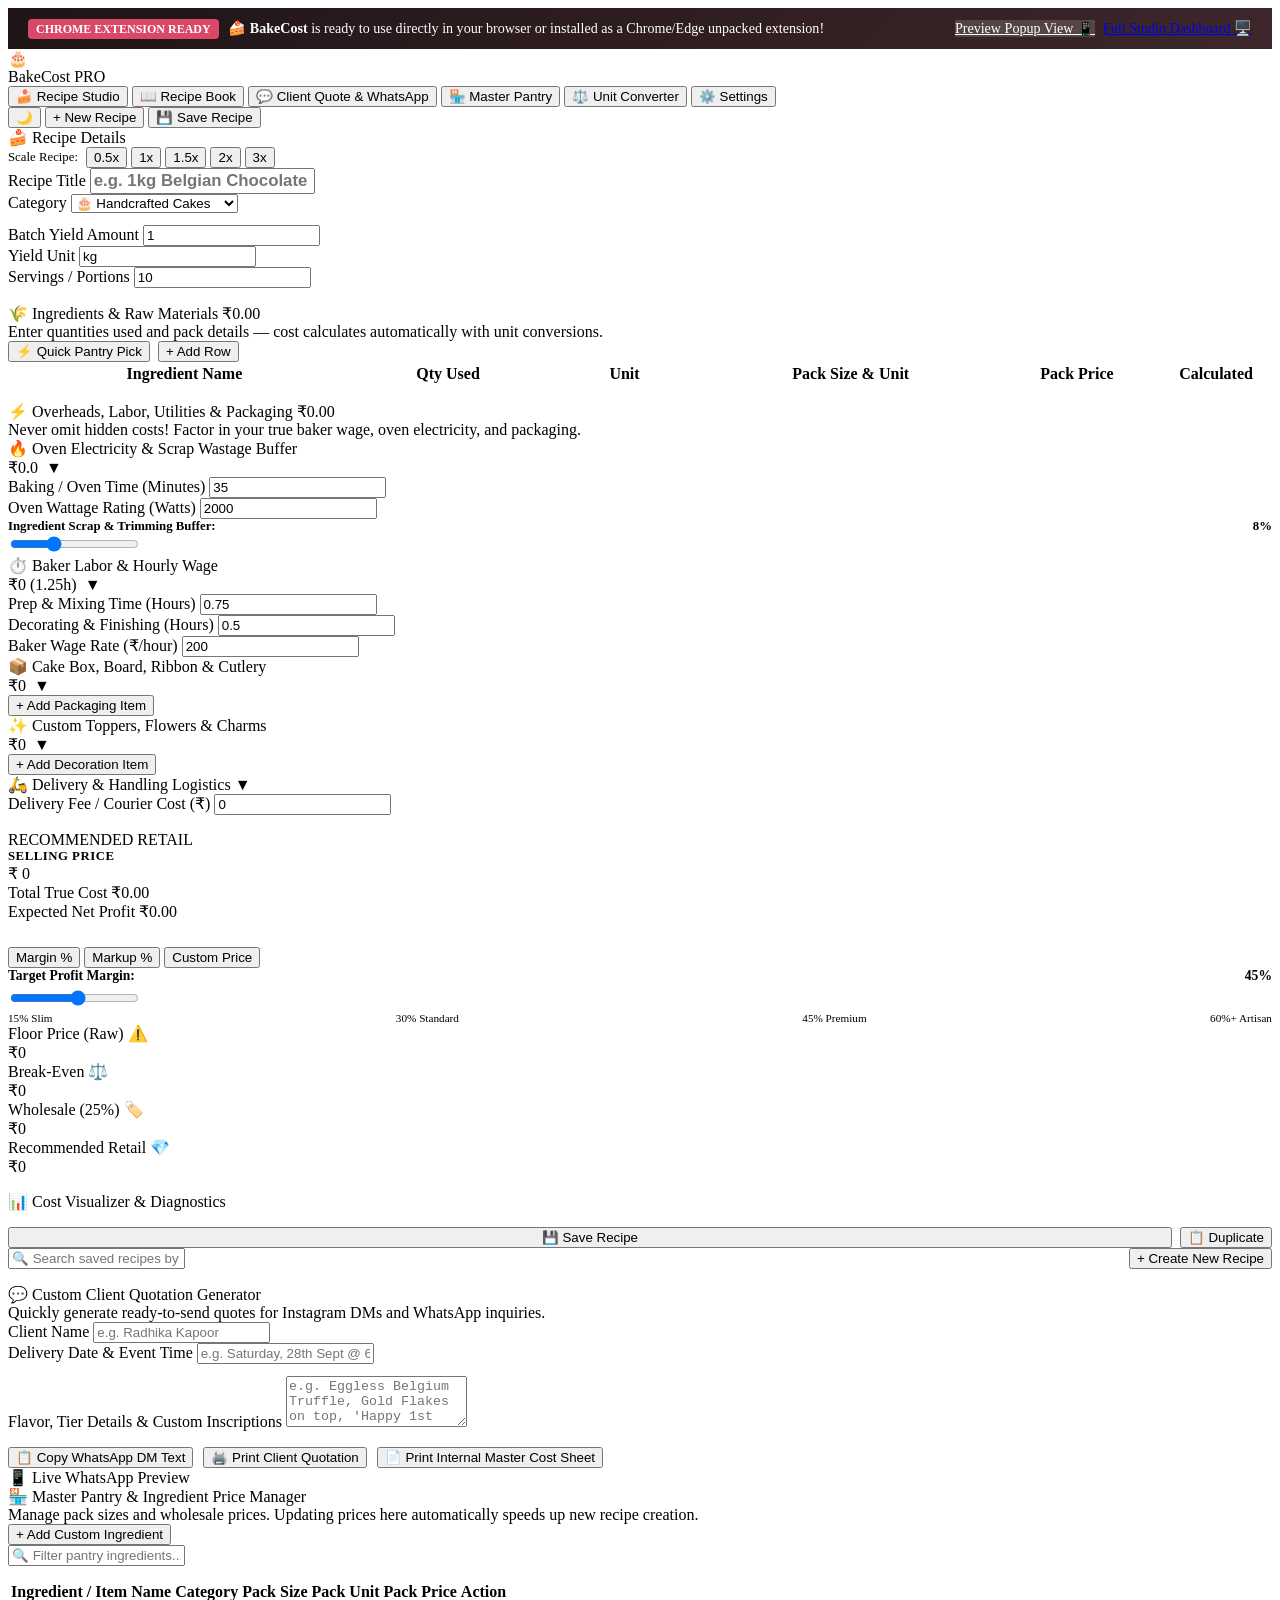
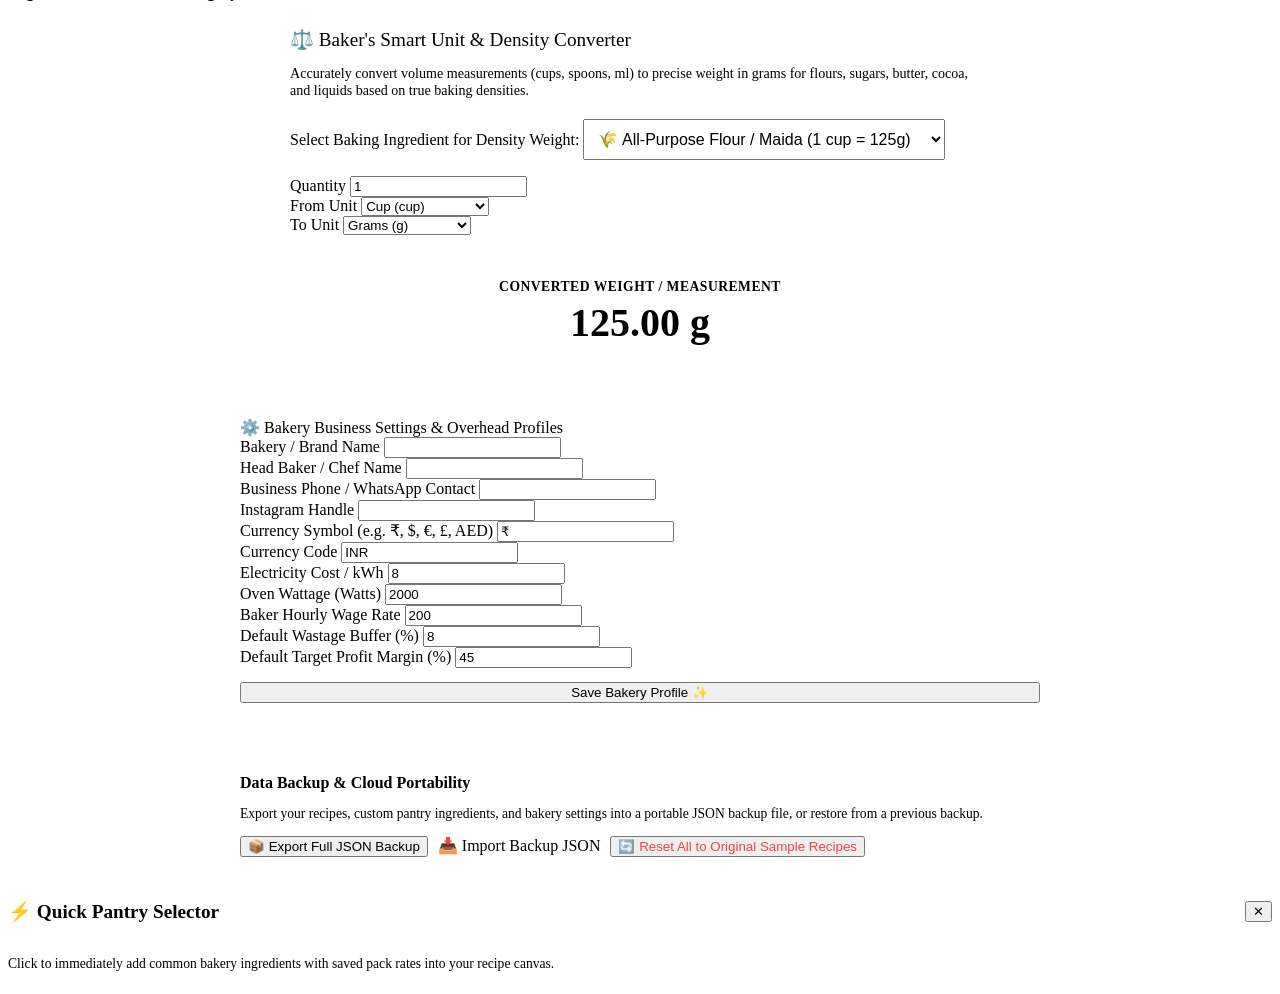
==== index.html @ 0e4901c2 "Add index.html" ====
<!DOCTYPE html>
<html lang="en">
<head>
  <meta charset="UTF-8">
  <meta name="viewport" content="width=device-width, initial-scale=1.0">
  <title>BakeCost — Smart Costing & Pricing Assistant for Home Bakers</title>
  <link rel="stylesheet" href="css/style.css">
  <link rel="stylesheet" href="css/components.css">
  <link rel="stylesheet" href="css/animations.css">
  <link rel="icon" type="image/png" href="assets/icons/icon32.png">
  <style>
    .extension-banner {
      background: linear-gradient(135deg, #1f1416, #3d272a);
      color: #fff;
      padding: 12px 20px;
      display: flex;
      align-items: center;
      justify-content: space-between;
      gap: 16px;
      font-size: 0.88rem;
    }
    .extension-banner-badge {
      background: #d94866;
      color: #fff;
      padding: 3px 8px;
      border-radius: 4px;
      font-weight: 700;
      font-size: 0.75rem;
      margin-right: 6px;
    }
  </style>
</head>
<body>
  <!-- Extension Notice Banner -->
  <div class="extension-banner">
    <div>
      <span class="extension-banner-badge">CHROME EXTENSION READY</span>
      <span>🍰 <strong>BakeCost</strong> is ready to use directly in your browser or installed as a Chrome/Edge unpacked extension!</span>
    </div>
    <div style="display: flex; gap: 8px;">
      <a href="popup.html" target="_blank" class="btn btn-secondary btn-sm" style="background: rgba(255,255,255,0.15); color: #fff; border-color: rgba(255,255,255,0.2);">Preview Popup View 📱</a>
      <a href="dashboard.html" class="btn btn-primary btn-sm">Full Studio Dashboard 🖥️</a>
    </div>
  </div>

  <div class="app-container">
    <!-- Header -->
    <header class="app-header">
      <div class="brand">
        <div class="brand-icon">🎂</div>
        <div>
          <div class="brand-title">
            BakeCost
            <span class="brand-badge">PRO</span>
          </div>
        </div>
      </div>

      <!-- Navigation Tabs -->
      <nav class="nav-tabs">
        <button class="nav-tab-btn active" data-tab="studio">🍰 Recipe Studio</button>
        <button class="nav-tab-btn" data-tab="recipes">📖 Recipe Book</button>
        <button class="nav-tab-btn" data-tab="quotes">💬 Client Quote & WhatsApp</button>
        <button class="nav-tab-btn" data-tab="pantry">🏪 Master Pantry</button>
        <button class="nav-tab-btn" data-tab="converter">⚖️ Unit Converter</button>
        <button class="nav-tab-btn" data-tab="settings">⚙️ Settings</button>
      </nav>

      <div class="header-actions">
        <button type="button" class="btn btn-ghost btn-icon" id="theme-toggle-btn" title="Toggle Theme">🌙</button>
        <button type="button" class="btn btn-secondary" id="btn-new-recipe">+ New Recipe</button>
        <button type="button" class="btn btn-primary" id="btn-save-recipe">💾 Save Recipe</button>
      </div>
    </header>

    <!-- Main Content -->
    <main class="app-main">
      
      <!-- TAB 1: STUDIO -->
      <section id="tab-studio" class="tab-panel active">
        <div class="studio-grid">
          
          <!-- LEFT COLUMN: BUILDER -->
          <div class="studio-left-col">
            
            <!-- Recipe Meta Card -->
            <div class="card" style="margin-bottom: 16px;">
              <div class="card-header">
                <div class="card-title">
                  <span>🍰 Recipe Details</span>
                </div>
                <div style="display: flex; align-items: center; gap: 8px;">
                  <span style="font-size: 0.8rem; color: var(--text-muted);">Scale Recipe:</span>
                  <div class="scale-bar" style="margin-bottom: 0;">
                    <button type="button" class="scale-btn" data-scale="0.5">0.5x</button>
                    <button type="button" class="scale-btn active" data-scale="1">1x</button>
                    <button type="button" class="scale-btn" data-scale="1.5">1.5x</button>
                    <button type="button" class="scale-btn" data-scale="2">2x</button>
                    <button type="button" class="scale-btn" data-scale="3">3x</button>
                  </div>
                </div>
              </div>

              <div class="overhead-grid-2" style="margin-bottom: 12px;">
                <div class="form-group" style="margin-bottom: 0;">
                  <label class="form-label">Recipe Title</label>
                  <input type="text" id="recipe-name-input" class="form-control" style="font-weight: 700; font-size: 1.05rem;" placeholder="e.g. 1kg Belgian Chocolate Truffle Cake">
                </div>
                <div class="form-group" style="margin-bottom: 0;">
                  <label class="form-label">Category</label>
                  <select id="recipe-category-select" class="form-control">
                    <option value="Cakes">🎂 Handcrafted Cakes</option>
                    <option value="Cupcakes">🧁 Gourmet Cupcakes</option>
                    <option value="Brownies">🍫 Brownies & Blondies</option>
                    <option value="Cookies">🍪 Artisanal Cookies</option>
                    <option value="Breads">🍞 Sourdough & Breads</option>
                    <option value="Pastries">🥐 Pastries & Tarts</option>
                    <option value="Custom">✨ Custom Bakes</option>
                  </select>
                </div>
              </div>

              <div class="overhead-grid-3">
                <div class="form-group" style="margin-bottom: 0;">
                  <label class="form-label">Batch Yield Amount</label>
                  <input type="number" step="any" min="0.1" id="recipe-yield-amount" class="form-control" value="1">
                </div>
                <div class="form-group" style="margin-bottom: 0;">
                  <label class="form-label">Yield Unit</label>
                  <input type="text" id="recipe-yield-unit" class="form-control" value="kg" placeholder="e.g. kg, pcs, box">
                </div>
                <div class="form-group" style="margin-bottom: 0;">
                  <label class="form-label">Servings / Portions</label>
                  <input type="number" min="1" id="recipe-servings-count" class="form-control" value="10">
                </div>
              </div>
            </div>

            <!-- Ingredients Table Card -->
            <div class="card" style="margin-bottom: 16px;">
              <div class="card-header">
                <div>
                  <div class="card-title">
                    <span>🌾 Ingredients & Raw Materials</span>
                    <span class="badge badge-primary" id="stat-ingredients-cost">₹0.00</span>
                  </div>
                  <div class="card-subtitle">Enter quantities used and pack details — cost calculates automatically with unit conversions.</div>
                </div>
                <div style="display: flex; gap: 8px;">
                  <button type="button" class="btn btn-secondary btn-sm" id="btn-pantry-picker">⚡ Quick Pantry Pick</button>
                  <button type="button" class="btn btn-primary btn-sm" id="btn-add-ingredient">+ Add Row</button>
                </div>
              </div>

              <div class="ingredient-table-wrapper">
                <table class="ingredient-table">
                  <thead>
                    <tr>
                      <th style="width: 28%;">Ingredient Name</th>
                      <th style="width: 14%;">Qty Used</th>
                      <th style="width: 14%;">Unit</th>
                      <th style="width: 22%;">Pack Size & Unit</th>
                      <th style="width: 14%;">Pack Price</th>
                      <th class="text-right" style="width: 12%;">Calculated</th>
                      <th style="width: 6%;"></th>
                    </tr>
                  </thead>
                  <tbody id="ingredients-table-body"></tbody>
                </table>
              </div>
            </div>

            <!-- Overheads, Baking Energy, Labor & Packaging Accordion -->
            <div class="card" style="margin-bottom: 16px;">
              <div class="card-header">
                <div>
                  <div class="card-title">
                    <span>⚡ Overheads, Labor, Utilities & Packaging</span>
                    <span class="badge badge-gold" id="stat-overhead-cost">₹0.00</span>
                  </div>
                  <div class="card-subtitle">Never omit hidden costs! Factor in your true baker wage, oven electricity, and packaging.</div>
                </div>
              </div>

              <!-- Section 1: Oven Electricity & Wastage -->
              <div class="overhead-section">
                <div class="overhead-header">
                  <span>🔥 Oven Electricity & Scrap Wastage Buffer</span>
                  <div style="display: flex; align-items: center; gap: 8px;">
                    <span class="badge badge-blue" id="energy-cost-badge">₹0.0</span>
                    <span class="toggle-icon">▼</span>
                  </div>
                </div>
                <div class="overhead-content">
                  <div class="overhead-grid-2">
                    <div class="form-group">
                      <label class="form-label">Baking / Oven Time (Minutes)</label>
                      <input type="number" id="overhead-bake-time" class="form-control" value="35">
                    </div>
                    <div class="form-group">
                      <label class="form-label">Oven Wattage Rating (Watts)</label>
                      <input type="number" id="overhead-oven-watt" class="form-control" value="2000">
                    </div>
                  </div>
                  <div class="form-group" style="margin-bottom: 0;">
                    <div style="display: flex; justify-content: space-between; font-size: 0.8rem; font-weight: 600;">
                      <span>Ingredient Scrap & Trimming Buffer:</span>
                      <span id="overhead-wastage-val" style="color: var(--primary);">8%</span>
                    </div>
                    <input type="range" id="overhead-wastage" class="range-slider" min="0" max="25" value="8" step="1">
                  </div>
                </div>
              </div>

              <!-- Section 2: Baker Labor & Hourly Wage -->
              <div class="overhead-section">
                <div class="overhead-header">
                  <span>⏱️ Baker Labor & Hourly Wage</span>
                  <div style="display: flex; align-items: center; gap: 8px;">
                    <span class="badge badge-purple" id="labor-cost-badge">₹0 (1.25h)</span>
                    <span class="toggle-icon">▼</span>
                  </div>
                </div>
                <div class="overhead-content">
                  <div class="overhead-grid-3">
                    <div class="form-group">
                      <label class="form-label">Prep & Mixing Time (Hours)</label>
                      <input type="number" step="0.25" id="overhead-prep-time" class="form-control" value="0.75">
                    </div>
                    <div class="form-group">
                      <label class="form-label">Decorating & Finishing (Hours)</label>
                      <input type="number" step="0.25" id="overhead-dec-time" class="form-control" value="0.5">
                    </div>
                    <div class="form-group">
                      <label class="form-label">Baker Wage Rate (₹/hour)</label>
                      <input type="number" id="overhead-labor-rate" class="form-control" value="200">
                    </div>
                  </div>
                </div>
              </div>

              <!-- Section 3: Packaging & Presentation -->
              <div class="overhead-section">
                <div class="overhead-header">
                  <span>📦 Cake Box, Board, Ribbon & Cutlery</span>
                  <div style="display: flex; align-items: center; gap: 8px;">
                    <span class="badge badge-gold" id="pkg-cost-badge">₹0</span>
                    <span class="toggle-icon">▼</span>
                  </div>
                </div>
                <div class="overhead-content">
                  <div id="packaging-list-container"></div>
                  <button type="button" class="btn btn-secondary btn-sm" id="btn-add-pkg">+ Add Packaging Item</button>
                </div>
              </div>

              <!-- Section 4: Special Decorations & Toppers -->
              <div class="overhead-section">
                <div class="overhead-header">
                  <span>✨ Custom Toppers, Flowers & Charms</span>
                  <div style="display: flex; align-items: center; gap: 8px;">
                    <span class="badge badge-emerald" id="dec-cost-badge">₹0</span>
                    <span class="toggle-icon">▼</span>
                  </div>
                </div>
                <div class="overhead-content">
                  <div id="decorations-list-container"></div>
                  <button type="button" class="btn btn-secondary btn-sm" id="btn-add-dec">+ Add Decoration Item</button>
                </div>
              </div>

              <!-- Section 5: Delivery & Travel Logistics -->
              <div class="overhead-section">
                <div class="overhead-header">
                  <span>🛵 Delivery & Handling Logistics</span>
                  <span class="toggle-icon">▼</span>
                </div>
                <div class="overhead-content">
                  <div class="form-group" style="margin-bottom: 0;">
                    <label class="form-label">Delivery Fee / Courier Cost (₹)</label>
                    <input type="number" id="overhead-delivery-cost" class="form-control" value="0" placeholder="0.00">
                  </div>
                </div>
              </div>

            </div>

          </div>

          <!-- RIGHT COLUMN: PRICING ENGINE, PROFIT MARGINS, CHARTS & INSIGHTS -->
          <div class="studio-right-col" style="position: sticky; top: 75px;">
            
            <!-- Hero Pricing & Profit Strategy Card -->
            <div class="pricing-hero-card" style="margin-bottom: 16px;">
              <div class="badge badge-primary pricing-hero-badge">RECOMMENDED RETAIL</div>
              
              <div style="font-size: 0.8rem; font-weight: 700; color: var(--text-secondary); text-transform: uppercase; letter-spacing: 0.5px;">
                Selling Price
              </div>

              <div class="selling-price-display">
                <span class="price-currency">₹</span>
                <span class="price-number" id="hero-selling-price">0</span>
              </div>

              <div id="hero-price-unit-sub" class="price-unit-sub"></div>

              <!-- Stat Pill Grid -->
              <div class="stat-pill-grid">
                <div class="stat-pill">
                  <span class="stat-pill-label">Total True Cost</span>
                  <span class="stat-pill-value" id="stat-total-cost">₹0.00</span>
                </div>
                <div class="stat-pill">
                  <span class="stat-pill-label">Expected Net Profit</span>
                  <span class="stat-pill-value profit-green" id="stat-net-profit">₹0.00</span>
                </div>
              </div>

              <!-- Profit Margin & Strategy Slider -->
              <div style="margin-top: 14px; border-top: 1px dashed var(--border-color); padding-top: 12px;">
                <div class="strategy-tabs">
                  <button type="button" class="strategy-tab active" data-strategy="margin">Margin %</button>
                  <button type="button" class="strategy-tab" data-strategy="markup">Markup %</button>
                  <button type="button" class="strategy-tab" data-strategy="custom">Custom Price</button>
                </div>

                <div id="strategy-margin-group">
                  <div style="display: flex; justify-content: space-between; font-size: 0.85rem; font-weight: 600; margin-bottom: 4px;">
                    <span>Target Profit Margin:</span>
                    <span id="margin-slider-value" style="color: var(--primary); font-weight: 800;">45%</span>
                  </div>
                  <input type="range" id="margin-slider" class="range-slider" min="5" max="80" value="45" step="1">
                  <div style="display: flex; justify-content: space-between; font-size: 0.7rem; color: var(--text-muted); margin-top: 2px;">
                    <span>15% Slim</span>
                    <span>30% Standard</span>
                    <span>45% Premium</span>
                    <span>60%+ Artisan</span>
                  </div>
                </div>

                <div id="strategy-markup-group" style="display: none;">
                  <div style="display: flex; justify-content: space-between; font-size: 0.85rem; font-weight: 600; margin-bottom: 4px;">
                    <span>Target Markup on Cost:</span>
                    <span id="markup-slider-value" style="color: var(--primary); font-weight: 800;">80%</span>
                  </div>
                  <input type="range" id="markup-slider" class="range-slider" min="10" max="250" value="80" step="5">
                </div>

                <div id="strategy-custom-group" style="display: none;">
                  <div style="display: flex; align-items: center; gap: 8px;">
                    <span style="font-size: 0.85rem; font-weight: 600;">Custom Price:</span>
                    <input type="number" id="custom-price-input" class="form-control" placeholder="₹0.00">
                  </div>
                </div>
              </div>

              <!-- Tiered Price Comparisons -->
              <div class="tiered-price-grid">
                <div class="tier-card">
                  <div class="tier-title"><span>Floor Price (Raw)</span> <span>⚠️</span></div>
                  <div class="tier-price" id="tier-floor-price">₹0</div>
                </div>
                <div class="tier-card">
                  <div class="tier-title"><span>Break-Even</span> <span>⚖️</span></div>
                  <div class="tier-price" id="tier-breakeven-price">₹0</div>
                </div>
                <div class="tier-card">
                  <div class="tier-title"><span>Wholesale (25%)</span> <span>🏷️</span></div>
                  <div class="tier-price" id="tier-wholesale-price">₹0</div>
                </div>
                <div class="tier-card" style="border-color: var(--primary); background: var(--primary-subtle);">
                  <div class="tier-title" style="color: var(--primary);"><span>Recommended Retail</span> <span>💎</span></div>
                  <div class="tier-price" id="tier-retail-price" style="color: var(--primary);">₹0</div>
                </div>
              </div>

            </div>

            <!-- Cost Breakdown Visualizer & Health Diagnostic Card -->
            <div class="card" style="margin-bottom: 16px;">
              <div class="card-header">
                <div class="card-title"><span>📊 Cost Visualizer & Diagnostics</span></div>
              </div>

              <div id="cost-donut-container"></div>
              <div id="margin-gauge-container"></div>
              <div id="business-insights-container"></div>
            </div>

            <!-- Quick Studio Action Buttons -->
            <div style="display: flex; gap: 8px; flex-wrap: wrap;">
              <button type="button" class="btn btn-primary" style="flex: 1;" id="btn-save-recipe">💾 Save Recipe</button>
              <button type="button" class="btn btn-secondary" id="btn-duplicate-recipe">📋 Duplicate</button>
            </div>

          </div>

        </div>
      </section>

      <!-- TAB 2: RECIPE BOOK -->
      <section id="tab-recipes" class="tab-panel">
        <div class="card" style="margin-bottom: 16px;">
          <div style="display: flex; justify-content: space-between; align-items: center; gap: 12px;">
            <input type="text" id="search-recipes-input" class="form-control" style="max-width: 400px;" placeholder="🔍 Search saved recipes by name or category...">
            <button type="button" class="btn btn-primary" id="btn-new-recipe-tab">+ Create New Recipe</button>
          </div>
        </div>
        <div class="recipe-book-grid" id="recipes-grid-container"></div>
      </section>

      <!-- TAB 3: WHATSAPP QUOTE & CLIENT INVOICE -->
      <section id="tab-quotes" class="tab-panel">
        <div class="studio-grid">
          <div class="card">
            <div class="card-header">
              <div class="card-title"><span>💬 Custom Client Quotation Generator</span></div>
              <div class="card-subtitle">Quickly generate ready-to-send quotes for Instagram DMs and WhatsApp inquiries.</div>
            </div>

            <div class="overhead-grid-2" style="margin-bottom: 12px;">
              <div class="form-group">
                <label class="form-label">Client Name</label>
                <input type="text" id="quote-client-name" class="form-control" placeholder="e.g. Radhika Kapoor">
              </div>
              <div class="form-group">
                <label class="form-label">Delivery Date & Event Time</label>
                <input type="text" id="quote-delivery-date" class="form-control" placeholder="e.g. Saturday, 28th Sept @ 6:00 PM">
              </div>
            </div>

            <div class="form-group">
              <label class="form-label">Flavor, Tier Details & Custom Inscriptions</label>
              <textarea id="quote-notes" class="form-control" rows="3" placeholder="e.g. Eggless Belgium Truffle, Gold Flakes on top, 'Happy 1st Birthday Aadhya' chocolate plaque included."></textarea>
            </div>

            <div style="display: flex; gap: 10px; margin-top: 16px; flex-wrap: wrap;">
              <button type="button" class="btn btn-success btn-lg" id="btn-copy-whatsapp">📋 Copy WhatsApp DM Text</button>
              <button type="button" class="btn btn-secondary" id="btn-print-client-quote">🖨️ Print Client Quotation</button>
              <button type="button" class="btn btn-secondary" id="btn-print-cost-sheet">📄 Print Internal Master Cost Sheet</button>
            </div>
          </div>

          <div>
            <div class="card">
              <div class="card-header">
                <div class="card-title"><span>📱 Live WhatsApp Preview</span></div>
              </div>
              <div id="whatsapp-preview-box" class="whatsapp-chat-preview"></div>
            </div>
          </div>
        </div>
      </section>

      <!-- TAB 4: MASTER PANTRY -->
      <section id="tab-pantry" class="tab-panel">
        <div class="card">
          <div class="card-header">
            <div>
              <div class="card-title"><span>🏪 Master Pantry & Ingredient Price Manager</span></div>
              <div class="card-subtitle">Manage pack sizes and wholesale prices. Updating prices here automatically speeds up new recipe creation.</div>
            </div>
            <button type="button" class="btn btn-primary btn-sm" id="btn-add-pantry-custom">+ Add Custom Ingredient</button>
          </div>

          <input type="text" id="search-pantry-input" class="form-control" style="margin-bottom: 14px; max-width: 400px;" placeholder="🔍 Filter pantry ingredients...">

          <div class="ingredient-table-wrapper">
            <table class="ingredient-table">
              <thead>
                <tr>
                  <th>Ingredient / Item Name</th>
                  <th>Category</th>
                  <th>Pack Size</th>
                  <th>Pack Unit</th>
                  <th>Pack Price</th>
                  <th class="text-right">Action</th>
                </tr>
              </thead>
              <tbody id="pantry-manager-tbody"></tbody>
            </table>
          </div>
        </div>
      </section>

      <!-- TAB 5: UNIT CONVERTER -->
      <section id="tab-converter" class="tab-panel">
        <div class="card" style="max-width: 700px; margin: 0 auto; padding: 24px;">
          <div class="card-title" style="font-size: 1.2rem; margin-bottom: 12px;">⚖️ Baker's Smart Unit & Density Converter</div>
          <p style="font-size: 0.88rem; color: var(--text-muted); margin-bottom: 20px;">
            Accurately convert volume measurements (cups, spoons, ml) to precise weight in grams for flours, sugars, butter, cocoa, and liquids based on true baking densities.
          </p>

          <div class="form-group" style="margin-bottom: 16px;">
            <label class="form-label">Select Baking Ingredient for Density Weight:</label>
            <select id="conv-ingredient" class="form-control" style="font-size: 1rem; padding: 10px;">
              <option value="all purpose flour">🌾 All-Purpose Flour / Maida (1 cup = 125g)</option>
              <option value="cake flour">🌾 Cake Flour (1 cup = 115g)</option>
              <option value="almond flour">🌾 Almond Flour (1 cup = 96g)</option>
              <option value="granulated sugar">🍬 Granulated / Castor Sugar (1 cup = 200g)</option>
              <option value="powdered sugar">🍬 Icing / Powdered Sugar (1 cup = 120g)</option>
              <option value="brown sugar">🍬 Brown Sugar (1 cup = 220g)</option>
              <option value="butter">🧈 Butter (1 cup = 227g)</option>
              <option value="cocoa powder">🍫 Cocoa Powder (1 cup = 100g)</option>
              <option value="milk">🥛 Milk / Liquids (1 cup = 240ml)</option>
              <option value="oil">🌻 Neutral Vegetable Oil (1 cup = 218g)</option>
              <option value="baking powder">🧪 Baking Powder (1 tsp = ~4g)</option>
            </select>
          </div>

          <div class="overhead-grid-3" style="align-items: center; margin-bottom: 20px;">
            <div class="form-group" style="margin-bottom: 0;">
              <label class="form-label">Quantity</label>
              <input type="number" id="conv-amount" class="form-control" value="1" step="any">
            </div>
            <div class="form-group" style="margin-bottom: 0;">
              <label class="form-label">From Unit</label>
              <select id="conv-from-unit" class="form-control">
                <option value="cup" selected>Cup (cup)</option>
                <option value="tbsp">Tablespoon (tbsp)</option>
                <option value="tsp">Teaspoon (tsp)</option>
                <option value="g">Grams (g)</option>
                <option value="kg">Kilograms (kg)</option>
                <option value="ml">Milliliters (ml)</option>
                <option value="oz">Ounces (oz)</option>
                <option value="lb">Pounds (lb)</option>
              </select>
            </div>
            <div class="form-group" style="margin-bottom: 0;">
              <label class="form-label">To Unit</label>
              <select id="conv-to-unit" class="form-control">
                <option value="g" selected>Grams (g)</option>
                <option value="cup">Cup (cup)</option>
                <option value="tbsp">Tablespoon (tbsp)</option>
                <option value="tsp">Teaspoon (tsp)</option>
                <option value="ml">Milliliters (ml)</option>
                <option value="oz">Ounces (oz)</option>
              </select>
            </div>
          </div>

          <div style="background: var(--primary-subtle); border: 2px solid var(--primary); border-radius: var(--radius-lg); padding: 24px; text-align: center;">
            <div style="font-size: 0.85rem; color: var(--primary); font-weight: 700; text-transform: uppercase; letter-spacing: 0.5px;">Converted Weight / Measurement</div>
            <div id="conv-result-val" style="font-size: 2.5rem; font-weight: 800; color: var(--primary); font-family: var(--font-heading); margin-top: 4px;">
              125.00 g
            </div>
          </div>
        </div>
      </section>

      <!-- TAB 6: SETTINGS -->
      <section id="tab-settings" class="tab-panel">
        <div class="card" style="max-width: 800px; margin: 0 auto; padding: 24px;">
          <div class="card-header">
            <div class="card-title"><span>⚙️ Bakery Business Settings & Overhead Profiles</span></div>
          </div>

          <form id="bakery-settings-form">
            <div class="overhead-grid-2">
              <div class="form-group">
                <label class="form-label">Bakery / Brand Name</label>
                <input type="text" id="set-bakery-name" class="form-control" required>
              </div>
              <div class="form-group">
                <label class="form-label">Head Baker / Chef Name</label>
                <input type="text" id="set-baker-name" class="form-control">
              </div>
            </div>

            <div class="overhead-grid-2">
              <div class="form-group">
                <label class="form-label">Business Phone / WhatsApp Contact</label>
                <input type="text" id="set-contact-phone" class="form-control">
              </div>
              <div class="form-group">
                <label class="form-label">Instagram Handle</label>
                <input type="text" id="set-instagram" class="form-control">
              </div>
            </div>

            <div class="overhead-grid-2">
              <div class="form-group">
                <label class="form-label">Currency Symbol (e.g. ₹, $, €, £, AED)</label>
                <input type="text" id="set-currency-symbol" class="form-control" value="₹">
              </div>
              <div class="form-group">
                <label class="form-label">Currency Code</label>
                <input type="text" id="set-currency-code" class="form-control" value="INR">
              </div>
            </div>

            <div class="overhead-grid-3">
              <div class="form-group">
                <label class="form-label">Electricity Cost / kWh</label>
                <input type="number" step="any" id="set-electricity-rate" class="form-control" value="8">
              </div>
              <div class="form-group">
                <label class="form-label">Oven Wattage (Watts)</label>
                <input type="number" id="set-oven-wattage" class="form-control" value="2000">
              </div>
              <div class="form-group">
                <label class="form-label">Baker Hourly Wage Rate</label>
                <input type="number" id="set-hourly-rate" class="form-control" value="200">
              </div>
            </div>

            <div class="overhead-grid-2">
              <div class="form-group">
                <label class="form-label">Default Wastage Buffer (%)</label>
                <input type="number" id="set-default-wastage" class="form-control" value="8">
              </div>
              <div class="form-group">
                <label class="form-label">Default Target Profit Margin (%)</label>
                <input type="number" id="set-default-margin" class="form-control" value="45">
              </div>
            </div>

            <button type="submit" class="btn btn-primary btn-lg" style="margin-top: 14px; width: 100%;">Save Bakery Profile ✨</button>
          </form>

          <div style="margin-top: 30px; border-top: 1px solid var(--border-color); padding-top: 20px;">
            <h4 style="margin-bottom: 10px;">Data Backup & Cloud Portability</h4>
            <p style="font-size: 0.85rem; color: var(--text-muted); margin-bottom: 14px;">
              Export your recipes, custom pantry ingredients, and bakery settings into a portable JSON backup file, or restore from a previous backup.
            </p>
            <div style="display: flex; gap: 10px; flex-wrap: wrap;">
              <button type="button" class="btn btn-secondary" id="btn-export-backup">📦 Export Full JSON Backup</button>
              <label class="btn btn-secondary" style="margin-bottom: 0; cursor: pointer;">
                📥 Import Backup JSON
                <input type="file" id="import-file-input" accept=".json" style="display: none;">
              </label>
              <button type="button" class="btn btn-ghost" id="btn-reset-defaults" style="color: #ef4444;">🔄 Reset All to Original Sample Recipes</button>
            </div>
          </div>
        </div>
      </section>

    </main>
  </div>

  <!-- PANTRY PICKER MODAL -->
  <div class="modal-overlay" id="pantry-picker-modal">
    <div class="modal-content">
      <div style="display: flex; justify-content: space-between; align-items: center; margin-bottom: 14px;">
        <h3 style="font-size: 1.2rem;">⚡ Quick Pantry Selector</h3>
        <button type="button" class="btn btn-ghost btn-sm btn-icon" id="btn-close-pantry-modal">✕</button>
      </div>
      <p style="font-size: 0.85rem; color: var(--text-muted); margin-bottom: 14px;">Click to immediately add common bakery ingredients with saved pack rates into your recipe canvas.</p>
      <div id="modal-pantry-list" style="max-height: 420px; overflow-y: auto;"></div>
    </div>
  </div>

  <!-- JavaScript Modules -->
  <script src="js/units.js"></script>
  <script src="js/pantry.js"></script>
  <script src="js/storage.js"></script>
  <script src="js/calculator.js"></script>
  <script src="js/visualizer.js"></script>
  <script src="js/quote-generator.js"></script>
  <script src="js/app.js"></script>
  <script>
    document.getElementById('btn-new-recipe-tab')?.addEventListener('click', () => {
      App.createNewRecipe();
      App.switchTab('studio');
      App.renderStudio();
    });
  </script>
</body>
</html>
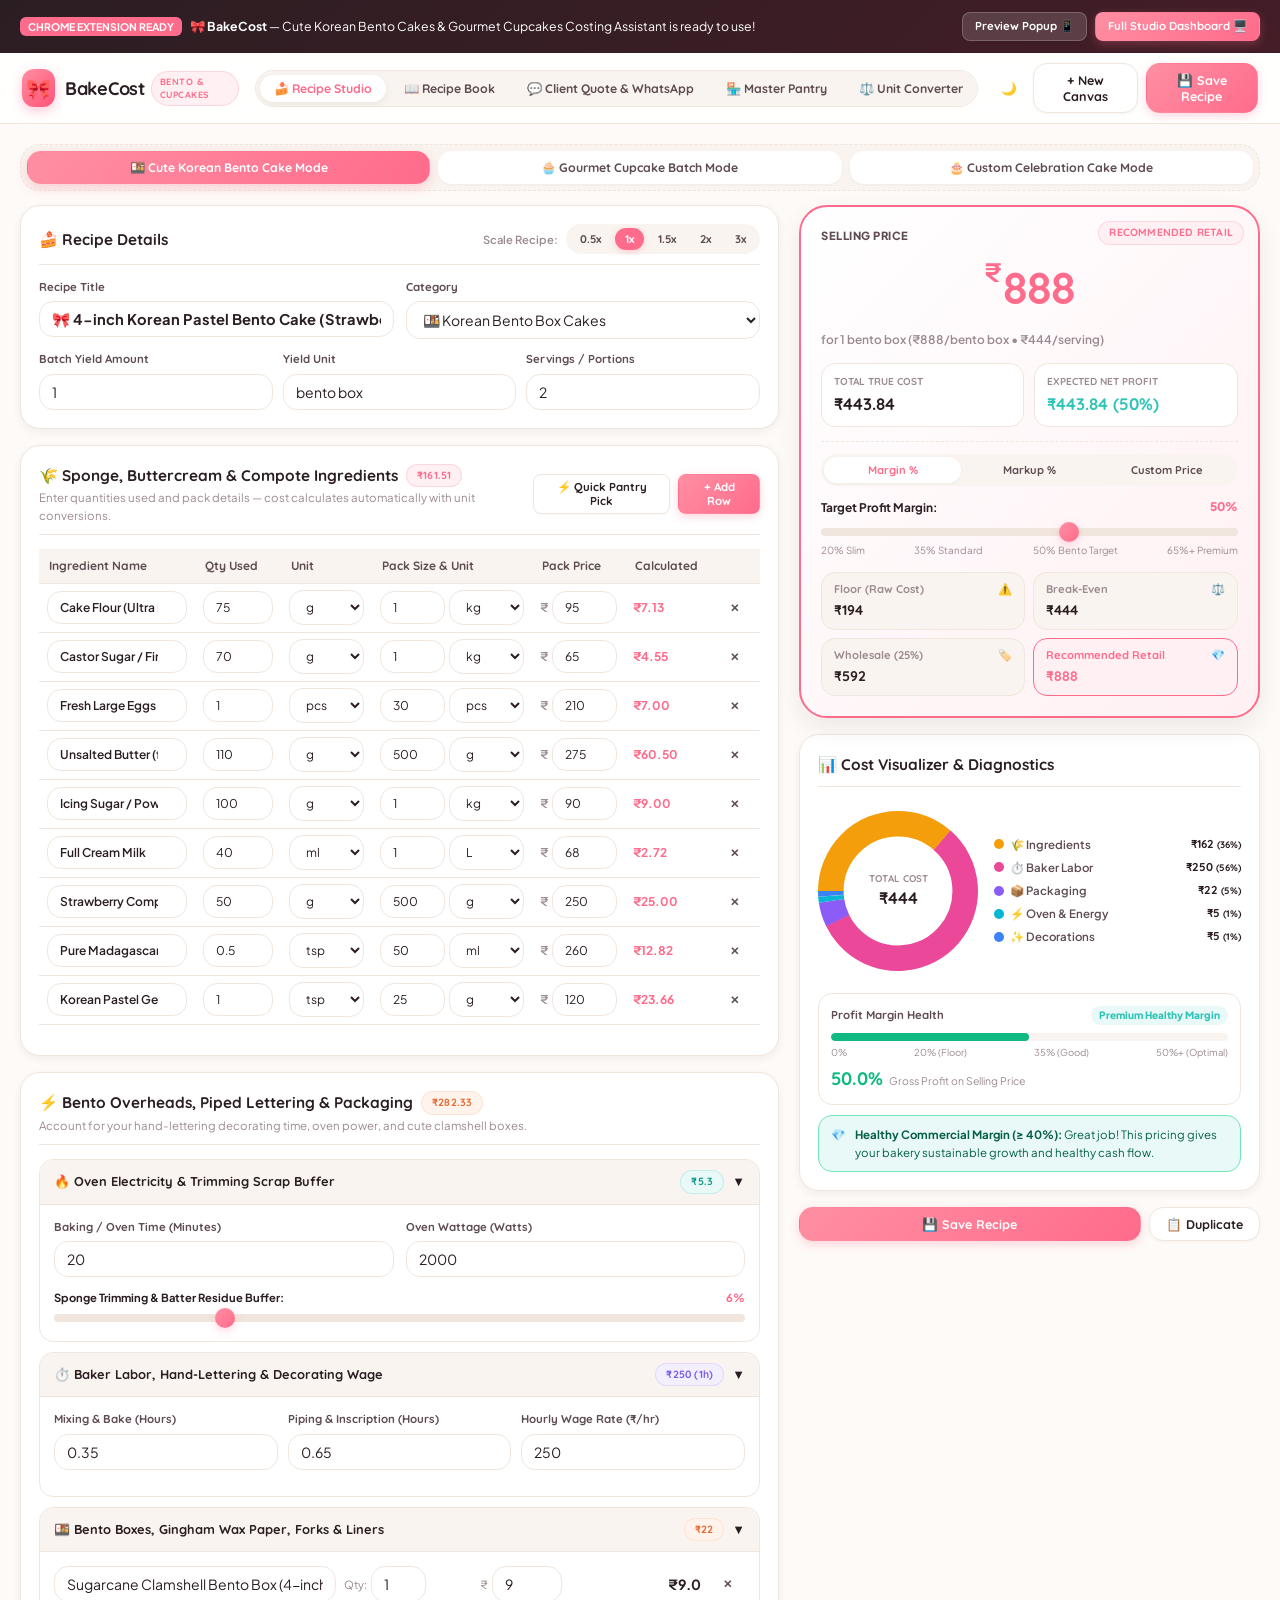
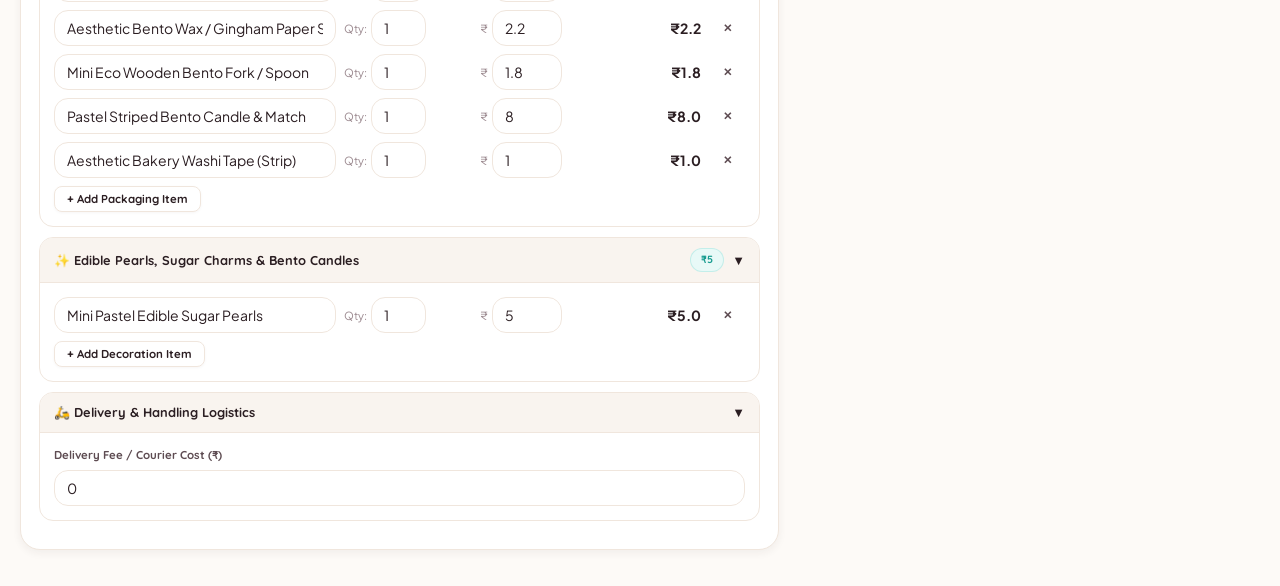
==== commit 21e17cb3: "Add Cute Korean Bento Cake & Cupcake styles, presets, and pastel UI" ====
--- a/index.html
+++ b/index.html
@@ -3,14 +3,14 @@
 <head>
   <meta charset="UTF-8">
   <meta name="viewport" content="width=device-width, initial-scale=1.0">
-  <title>BakeCost — Smart Costing & Pricing Assistant for Home Bakers</title>
+  <title>BakeCost — Cute Bento Cake & Cupcake Costing Assistant</title>
   <link rel="stylesheet" href="css/style.css">
   <link rel="stylesheet" href="css/components.css">
   <link rel="stylesheet" href="css/animations.css">
   <link rel="icon" type="image/png" href="assets/icons/icon32.png">
   <style>
     .extension-banner {
-      background: linear-gradient(135deg, #1f1416, #3d272a);
+      background: linear-gradient(135deg, #2b1e22, #441d27);
       color: #fff;
       padding: 12px 20px;
       display: flex;
@@ -20,10 +20,10 @@
       font-size: 0.88rem;
     }
     .extension-banner-badge {
-      background: #d94866;
+      background: #ff6b8b;
       color: #fff;
       padding: 3px 8px;
-      border-radius: 4px;
+      border-radius: 6px;
       font-weight: 700;
       font-size: 0.75rem;
       margin-right: 6px;
@@ -35,10 +35,10 @@
   <div class="extension-banner">
     <div>
       <span class="extension-banner-badge">CHROME EXTENSION READY</span>
-      <span>🍰 <strong>BakeCost</strong> is ready to use directly in your browser or installed as a Chrome/Edge unpacked extension!</span>
+      <span>🎀 <strong>BakeCost</strong> — Cute Korean Bento Cakes & Gourmet Cupcakes Costing Assistant is ready to use!</span>
     </div>
     <div style="display: flex; gap: 8px;">
-      <a href="popup.html" target="_blank" class="btn btn-secondary btn-sm" style="background: rgba(255,255,255,0.15); color: #fff; border-color: rgba(255,255,255,0.2);">Preview Popup View 📱</a>
+      <a href="popup.html" target="_blank" class="btn btn-secondary btn-sm" style="background: rgba(255,255,255,0.15); color: #fff; border-color: rgba(255,255,255,0.2);">Preview Popup 📱</a>
       <a href="dashboard.html" class="btn btn-primary btn-sm">Full Studio Dashboard 🖥️</a>
     </div>
   </div>
@@ -47,11 +47,11 @@
     <!-- Header -->
     <header class="app-header">
       <div class="brand">
-        <div class="brand-icon">🎂</div>
+        <div class="brand-icon">🎀</div>
         <div>
           <div class="brand-title">
             BakeCost
-            <span class="brand-badge">PRO</span>
+            <span class="brand-badge">BENTO & CUPCAKES</span>
           </div>
         </div>
       </div>
@@ -68,19 +68,27 @@
 
       <div class="header-actions">
         <button type="button" class="btn btn-ghost btn-icon" id="theme-toggle-btn" title="Toggle Theme">🌙</button>
-        <button type="button" class="btn btn-secondary" id="btn-new-recipe">+ New Recipe</button>
-        <button type="button" class="btn btn-primary" id="btn-save-recipe">💾 Save Recipe</button>
+        <button type="button" class="btn btn-secondary" id="btn-new-recipe">+ New Canvas</button>
+        <button type="button" class="btn btn-primary btn-save-recipe">💾 Save Recipe</button>
       </div>
     </header>
 
     <!-- Main Content -->
     <main class="app-main">
       
-      <!-- TAB 1: STUDIO -->
+      <!-- TAB 1: STUDIO (2-COLUMN FULL WORKSPACE) -->
       <section id="tab-studio" class="tab-panel active">
+        
+        <!-- Style Switcher Presets -->
+        <div class="style-preset-selector">
+          <button type="button" class="style-preset-btn active" data-style="bento">🍱 Cute Korean Bento Cake Mode</button>
+          <button type="button" class="style-preset-btn" data-style="cupcakes">🧁 Gourmet Cupcake Batch Mode</button>
+          <button type="button" class="style-preset-btn" data-style="celebration">🎂 Custom Celebration Cake Mode</button>
+        </div>
+
         <div class="studio-grid">
           
-          <!-- LEFT COLUMN: BUILDER -->
+          <!-- LEFT COLUMN: RECIPE & INGREDIENT & OVERHEAD BUILDER -->
           <div class="studio-left-col">
             
             <!-- Recipe Meta Card -->
@@ -90,7 +98,7 @@
                   <span>🍰 Recipe Details</span>
                 </div>
                 <div style="display: flex; align-items: center; gap: 8px;">
-                  <span style="font-size: 0.8rem; color: var(--text-muted);">Scale Recipe:</span>
+                  <span style="font-size: 0.8rem; color: var(--text-muted); font-weight: 600;">Scale Recipe:</span>
                   <div class="scale-bar" style="margin-bottom: 0;">
                     <button type="button" class="scale-btn" data-scale="0.5">0.5x</button>
                     <button type="button" class="scale-btn active" data-scale="1">1x</button>
@@ -104,18 +112,17 @@
               <div class="overhead-grid-2" style="margin-bottom: 12px;">
                 <div class="form-group" style="margin-bottom: 0;">
                   <label class="form-label">Recipe Title</label>
-                  <input type="text" id="recipe-name-input" class="form-control" style="font-weight: 700; font-size: 1.05rem;" placeholder="e.g. 1kg Belgian Chocolate Truffle Cake">
+                  <input type="text" id="recipe-name-input" class="form-control" style="font-weight: 700; font-size: 1.05rem;" placeholder="e.g. 4-inch Korean Pastel Bento Cake">
                 </div>
                 <div class="form-group" style="margin-bottom: 0;">
                   <label class="form-label">Category</label>
                   <select id="recipe-category-select" class="form-control">
-                    <option value="Cakes">🎂 Handcrafted Cakes</option>
-                    <option value="Cupcakes">🧁 Gourmet Cupcakes</option>
-                    <option value="Brownies">🍫 Brownies & Blondies</option>
+                    <option value="Bento Cakes">🍱 Korean Bento Box Cakes</option>
+                    <option value="Cupcakes">🧁 Gourmet Swirl Cupcakes</option>
+                    <option value="Cakes">🎂 Handcrafted Celebration Cakes</option>
+                    <option value="Brownies">🍫 Fudgy Brownies & Blondies</option>
                     <option value="Cookies">🍪 Artisanal Cookies</option>
-                    <option value="Breads">🍞 Sourdough & Breads</option>
-                    <option value="Pastries">🥐 Pastries & Tarts</option>
-                    <option value="Custom">✨ Custom Bakes</option>
+                    <option value="Custom">✨ Custom Handcrafted Bakes</option>
                   </select>
                 </div>
               </div>
@@ -127,11 +134,11 @@
                 </div>
                 <div class="form-group" style="margin-bottom: 0;">
                   <label class="form-label">Yield Unit</label>
-                  <input type="text" id="recipe-yield-unit" class="form-control" value="kg" placeholder="e.g. kg, pcs, box">
+                  <input type="text" id="recipe-yield-unit" class="form-control" value="bento box" placeholder="e.g. bento box, cupcakes, kg">
                 </div>
                 <div class="form-group" style="margin-bottom: 0;">
                   <label class="form-label">Servings / Portions</label>
-                  <input type="number" min="1" id="recipe-servings-count" class="form-control" value="10">
+                  <input type="number" min="1" id="recipe-servings-count" class="form-control" value="2">
                 </div>
               </div>
             </div>
@@ -141,7 +148,7 @@
               <div class="card-header">
                 <div>
                   <div class="card-title">
-                    <span>🌾 Ingredients & Raw Materials</span>
+                    <span>🌾 Sponge, Buttercream & Compote Ingredients</span>
                     <span class="badge badge-primary" id="stat-ingredients-cost">₹0.00</span>
                   </div>
                   <div class="card-subtitle">Enter quantities used and pack details — cost calculates automatically with unit conversions.</div>
@@ -175,19 +182,19 @@
               <div class="card-header">
                 <div>
                   <div class="card-title">
-                    <span>⚡ Overheads, Labor, Utilities & Packaging</span>
-                    <span class="badge badge-gold" id="stat-overhead-cost">₹0.00</span>
-                  </div>
-                  <div class="card-subtitle">Never omit hidden costs! Factor in your true baker wage, oven electricity, and packaging.</div>
+                    <span>⚡ Bento Overheads, Piped Lettering & Packaging</span>
+                    <span class="badge badge-peach" id="stat-overhead-cost">₹0.00</span>
+                  </div>
+                  <div class="card-subtitle">Account for your hand-lettering decorating time, oven power, and cute clamshell boxes.</div>
                 </div>
               </div>
 
               <!-- Section 1: Oven Electricity & Wastage -->
               <div class="overhead-section">
                 <div class="overhead-header">
-                  <span>🔥 Oven Electricity & Scrap Wastage Buffer</span>
+                  <span>🔥 Oven Electricity & Trimming Scrap Buffer</span>
                   <div style="display: flex; align-items: center; gap: 8px;">
-                    <span class="badge badge-blue" id="energy-cost-badge">₹0.0</span>
+                    <span class="badge badge-mint" id="energy-cost-badge">₹0.0</span>
                     <span class="toggle-icon">▼</span>
                   </div>
                 </div>
@@ -195,19 +202,19 @@
                   <div class="overhead-grid-2">
                     <div class="form-group">
                       <label class="form-label">Baking / Oven Time (Minutes)</label>
-                      <input type="number" id="overhead-bake-time" class="form-control" value="35">
+                      <input type="number" id="overhead-bake-time" class="form-control" value="20">
                     </div>
                     <div class="form-group">
-                      <label class="form-label">Oven Wattage Rating (Watts)</label>
+                      <label class="form-label">Oven Wattage (Watts)</label>
                       <input type="number" id="overhead-oven-watt" class="form-control" value="2000">
                     </div>
                   </div>
                   <div class="form-group" style="margin-bottom: 0;">
-                    <div style="display: flex; justify-content: space-between; font-size: 0.8rem; font-weight: 600;">
-                      <span>Ingredient Scrap & Trimming Buffer:</span>
-                      <span id="overhead-wastage-val" style="color: var(--primary);">8%</span>
+                    <div style="display: flex; justify-content: space-between; font-size: 0.8rem; font-weight: 700;">
+                      <span>Sponge Trimming & Batter Residue Buffer:</span>
+                      <span id="overhead-wastage-val" style="color: var(--primary);">6%</span>
                     </div>
-                    <input type="range" id="overhead-wastage" class="range-slider" min="0" max="25" value="8" step="1">
+                    <input type="range" id="overhead-wastage" class="range-slider" min="0" max="25" value="6" step="1">
                   </div>
                 </div>
               </div>
@@ -215,36 +222,36 @@
               <!-- Section 2: Baker Labor & Hourly Wage -->
               <div class="overhead-section">
                 <div class="overhead-header">
-                  <span>⏱️ Baker Labor & Hourly Wage</span>
+                  <span>⏱️ Baker Labor, Hand-Lettering & Decorating Wage</span>
                   <div style="display: flex; align-items: center; gap: 8px;">
-                    <span class="badge badge-purple" id="labor-cost-badge">₹0 (1.25h)</span>
+                    <span class="badge badge-lavender" id="labor-cost-badge">₹0</span>
                     <span class="toggle-icon">▼</span>
                   </div>
                 </div>
                 <div class="overhead-content">
                   <div class="overhead-grid-3">
                     <div class="form-group">
-                      <label class="form-label">Prep & Mixing Time (Hours)</label>
-                      <input type="number" step="0.25" id="overhead-prep-time" class="form-control" value="0.75">
+                      <label class="form-label">Mixing & Bake (Hours)</label>
+                      <input type="number" step="0.25" id="overhead-prep-time" class="form-control" value="0.35">
                     </div>
                     <div class="form-group">
-                      <label class="form-label">Decorating & Finishing (Hours)</label>
-                      <input type="number" step="0.25" id="overhead-dec-time" class="form-control" value="0.5">
+                      <label class="form-label">Piping & Inscription (Hours)</label>
+                      <input type="number" step="0.25" id="overhead-dec-time" class="form-control" value="0.65">
                     </div>
                     <div class="form-group">
-                      <label class="form-label">Baker Wage Rate (₹/hour)</label>
-                      <input type="number" id="overhead-labor-rate" class="form-control" value="200">
+                      <label class="form-label">Hourly Wage Rate (₹/hr)</label>
+                      <input type="number" id="overhead-labor-rate" class="form-control" value="250">
                     </div>
                   </div>
                 </div>
               </div>
 
-              <!-- Section 3: Packaging & Presentation -->
+              <!-- Section 3: Bento Box & Cupcake Packaging -->
               <div class="overhead-section">
                 <div class="overhead-header">
-                  <span>📦 Cake Box, Board, Ribbon & Cutlery</span>
+                  <span>🍱 Bento Boxes, Gingham Wax Paper, Forks & Liners</span>
                   <div style="display: flex; align-items: center; gap: 8px;">
-                    <span class="badge badge-gold" id="pkg-cost-badge">₹0</span>
+                    <span class="badge badge-peach" id="pkg-cost-badge">₹0</span>
                     <span class="toggle-icon">▼</span>
                   </div>
                 </div>
@@ -254,12 +261,12 @@
                 </div>
               </div>
 
-              <!-- Section 4: Special Decorations & Toppers -->
+              <!-- Section 4: Special Decorations, Pearls & Bento Candles -->
               <div class="overhead-section">
                 <div class="overhead-header">
-                  <span>✨ Custom Toppers, Flowers & Charms</span>
+                  <span>✨ Edible Pearls, Sugar Charms & Bento Candles</span>
                   <div style="display: flex; align-items: center; gap: 8px;">
-                    <span class="badge badge-emerald" id="dec-cost-badge">₹0</span>
+                    <span class="badge badge-mint" id="dec-cost-badge">₹0</span>
                     <span class="toggle-icon">▼</span>
                   </div>
                 </div>
@@ -294,7 +301,7 @@
             <div class="pricing-hero-card" style="margin-bottom: 16px;">
               <div class="badge badge-primary pricing-hero-badge">RECOMMENDED RETAIL</div>
               
-              <div style="font-size: 0.8rem; font-weight: 700; color: var(--text-secondary); text-transform: uppercase; letter-spacing: 0.5px;">
+              <div style="font-size: 0.8rem; font-weight: 800; color: var(--text-secondary); text-transform: uppercase; letter-spacing: 0.5px;">
                 Selling Price
               </div>
 
@@ -326,30 +333,30 @@
                 </div>
 
                 <div id="strategy-margin-group">
-                  <div style="display: flex; justify-content: space-between; font-size: 0.85rem; font-weight: 600; margin-bottom: 4px;">
+                  <div style="display: flex; justify-content: space-between; font-size: 0.85rem; font-weight: 700; margin-bottom: 4px;">
                     <span>Target Profit Margin:</span>
-                    <span id="margin-slider-value" style="color: var(--primary); font-weight: 800;">45%</span>
-                  </div>
-                  <input type="range" id="margin-slider" class="range-slider" min="5" max="80" value="45" step="1">
+                    <span id="margin-slider-value" style="color: var(--primary); font-weight: 800;">50%</span>
+                  </div>
+                  <input type="range" id="margin-slider" class="range-slider" min="5" max="80" value="50" step="1">
                   <div style="display: flex; justify-content: space-between; font-size: 0.7rem; color: var(--text-muted); margin-top: 2px;">
-                    <span>15% Slim</span>
-                    <span>30% Standard</span>
-                    <span>45% Premium</span>
-                    <span>60%+ Artisan</span>
+                    <span>20% Slim</span>
+                    <span>35% Standard</span>
+                    <span>50% Bento Target</span>
+                    <span>65%+ Premium</span>
                   </div>
                 </div>
 
                 <div id="strategy-markup-group" style="display: none;">
-                  <div style="display: flex; justify-content: space-between; font-size: 0.85rem; font-weight: 600; margin-bottom: 4px;">
+                  <div style="display: flex; justify-content: space-between; font-size: 0.85rem; font-weight: 700; margin-bottom: 4px;">
                     <span>Target Markup on Cost:</span>
-                    <span id="markup-slider-value" style="color: var(--primary); font-weight: 800;">80%</span>
-                  </div>
-                  <input type="range" id="markup-slider" class="range-slider" min="10" max="250" value="80" step="5">
+                    <span id="markup-slider-value" style="color: var(--primary); font-weight: 800;">100%</span>
+                  </div>
+                  <input type="range" id="markup-slider" class="range-slider" min="10" max="250" value="100" step="5">
                 </div>
 
                 <div id="strategy-custom-group" style="display: none;">
                   <div style="display: flex; align-items: center; gap: 8px;">
-                    <span style="font-size: 0.85rem; font-weight: 600;">Custom Price:</span>
+                    <span style="font-size: 0.85rem; font-weight: 700;">Custom Price:</span>
                     <input type="number" id="custom-price-input" class="form-control" placeholder="₹0.00">
                   </div>
                 </div>
@@ -358,7 +365,7 @@
               <!-- Tiered Price Comparisons -->
               <div class="tiered-price-grid">
                 <div class="tier-card">
-                  <div class="tier-title"><span>Floor Price (Raw)</span> <span>⚠️</span></div>
+                  <div class="tier-title"><span>Floor (Raw Cost)</span> <span>⚠️</span></div>
                   <div class="tier-price" id="tier-floor-price">₹0</div>
                 </div>
                 <div class="tier-card">
@@ -369,7 +376,7 @@
                   <div class="tier-title"><span>Wholesale (25%)</span> <span>🏷️</span></div>
                   <div class="tier-price" id="tier-wholesale-price">₹0</div>
                 </div>
-                <div class="tier-card" style="border-color: var(--primary); background: var(--primary-subtle);">
+                <div class="tier-card" style="border-color: var(--primary); background: var(--bento-pink-bg);">
                   <div class="tier-title" style="color: var(--primary);"><span>Recommended Retail</span> <span>💎</span></div>
                   <div class="tier-price" id="tier-retail-price" style="color: var(--primary);">₹0</div>
                 </div>
@@ -390,8 +397,8 @@
 
             <!-- Quick Studio Action Buttons -->
             <div style="display: flex; gap: 8px; flex-wrap: wrap;">
-              <button type="button" class="btn btn-primary" style="flex: 1;" id="btn-save-recipe">💾 Save Recipe</button>
-              <button type="button" class="btn btn-secondary" id="btn-duplicate-recipe">📋 Duplicate</button>
+              <button type="button" class="btn btn-primary btn-save-recipe" style="flex: 1;">💾 Save Recipe</button>
+              <button type="button" class="btn btn-secondary btn-duplicate-recipe">📋 Duplicate</button>
             </div>
 
           </div>
@@ -403,7 +410,7 @@
       <section id="tab-recipes" class="tab-panel">
         <div class="card" style="margin-bottom: 16px;">
           <div style="display: flex; justify-content: space-between; align-items: center; gap: 12px;">
-            <input type="text" id="search-recipes-input" class="form-control" style="max-width: 400px;" placeholder="🔍 Search saved recipes by name or category...">
+            <input type="text" id="search-recipes-input" class="form-control" style="max-width: 400px;" placeholder="🔍 Search bento cakes, cupcakes and recipes...">
             <button type="button" class="btn btn-primary" id="btn-new-recipe-tab">+ Create New Recipe</button>
           </div>
         </div>
@@ -416,23 +423,23 @@
           <div class="card">
             <div class="card-header">
               <div class="card-title"><span>💬 Custom Client Quotation Generator</span></div>
-              <div class="card-subtitle">Quickly generate ready-to-send quotes for Instagram DMs and WhatsApp inquiries.</div>
+              <div class="card-subtitle">Quickly generate ready-to-send quotes for Instagram DMs and WhatsApp inquiries with custom message piping.</div>
             </div>
 
             <div class="overhead-grid-2" style="margin-bottom: 12px;">
               <div class="form-group">
                 <label class="form-label">Client Name</label>
-                <input type="text" id="quote-client-name" class="form-control" placeholder="e.g. Radhika Kapoor">
+                <input type="text" id="quote-client-name" class="form-control" placeholder="e.g. Jenny Kim">
               </div>
               <div class="form-group">
                 <label class="form-label">Delivery Date & Event Time</label>
-                <input type="text" id="quote-delivery-date" class="form-control" placeholder="e.g. Saturday, 28th Sept @ 6:00 PM">
+                <input type="text" id="quote-delivery-date" class="form-control" placeholder="e.g. Saturday, 28th Sept @ 5:00 PM">
               </div>
             </div>
 
             <div class="form-group">
-              <label class="form-label">Flavor, Tier Details & Custom Inscriptions</label>
-              <textarea id="quote-notes" class="form-control" rows="3" placeholder="e.g. Eggless Belgium Truffle, Gold Flakes on top, 'Happy 1st Birthday Aadhya' chocolate plaque included."></textarea>
+              <label class="form-label">💌 Custom Piped Lettering / Inscription on Bento Cake</label>
+              <textarea id="quote-notes" class="form-control" rows="3" placeholder="e.g. 'Happy 21st Minji' in pastel lilac with vintage shell border and matching heart candles."></textarea>
             </div>
 
             <div style="display: flex; gap: 10px; margin-top: 16px; flex-wrap: wrap;">
@@ -458,19 +465,19 @@
         <div class="card">
           <div class="card-header">
             <div>
-              <div class="card-title"><span>🏪 Master Pantry & Ingredient Price Manager</span></div>
-              <div class="card-subtitle">Manage pack sizes and wholesale prices. Updating prices here automatically speeds up new recipe creation.</div>
-            </div>
-            <button type="button" class="btn btn-primary btn-sm" id="btn-add-pantry-custom">+ Add Custom Ingredient</button>
-          </div>
-
-          <input type="text" id="search-pantry-input" class="form-control" style="margin-bottom: 14px; max-width: 400px;" placeholder="🔍 Filter pantry ingredients...">
+              <div class="card-title"><span>🏪 Master Pantry & Bento Supply Database</span></div>
+              <div class="card-subtitle">Manage pack sizes and wholesale prices for clamshell boxes, wax papers, tulip liners, and ingredients.</div>
+            </div>
+            <button type="button" class="btn btn-primary btn-sm" id="btn-add-pantry-custom">+ Add Custom Item</button>
+          </div>
+
+          <input type="text" id="search-pantry-input" class="form-control" style="margin-bottom: 14px; max-width: 400px;" placeholder="🔍 Filter pantry supplies...">
 
           <div class="ingredient-table-wrapper">
             <table class="ingredient-table">
               <thead>
                 <tr>
-                  <th>Ingredient / Item Name</th>
+                  <th>Ingredient / Packaging Item Name</th>
                   <th>Category</th>
                   <th>Pack Size</th>
                   <th>Pack Unit</th>
@@ -495,8 +502,8 @@
           <div class="form-group" style="margin-bottom: 16px;">
             <label class="form-label">Select Baking Ingredient for Density Weight:</label>
             <select id="conv-ingredient" class="form-control" style="font-size: 1rem; padding: 10px;">
+              <option value="cake flour">🌾 Cake Flour / Ultra Fine (1 cup = 115g)</option>
               <option value="all purpose flour">🌾 All-Purpose Flour / Maida (1 cup = 125g)</option>
-              <option value="cake flour">🌾 Cake Flour (1 cup = 115g)</option>
               <option value="almond flour">🌾 Almond Flour (1 cup = 96g)</option>
               <option value="granulated sugar">🍬 Granulated / Castor Sugar (1 cup = 200g)</option>
               <option value="powdered sugar">🍬 Icing / Powdered Sugar (1 cup = 120g)</option>
@@ -504,7 +511,6 @@
               <option value="butter">🧈 Butter (1 cup = 227g)</option>
               <option value="cocoa powder">🍫 Cocoa Powder (1 cup = 100g)</option>
               <option value="milk">🥛 Milk / Liquids (1 cup = 240ml)</option>
-              <option value="oil">🌻 Neutral Vegetable Oil (1 cup = 218g)</option>
               <option value="baking powder">🧪 Baking Powder (1 tsp = ~4g)</option>
             </select>
           </div>
@@ -543,7 +549,7 @@
           <div style="background: var(--primary-subtle); border: 2px solid var(--primary); border-radius: var(--radius-lg); padding: 24px; text-align: center;">
             <div style="font-size: 0.85rem; color: var(--primary); font-weight: 700; text-transform: uppercase; letter-spacing: 0.5px;">Converted Weight / Measurement</div>
             <div id="conv-result-val" style="font-size: 2.5rem; font-weight: 800; color: var(--primary); font-family: var(--font-heading); margin-top: 4px;">
-              125.00 g
+              115.00 g
             </div>
           </div>
         </div>
@@ -553,13 +559,13 @@
       <section id="tab-settings" class="tab-panel">
         <div class="card" style="max-width: 800px; margin: 0 auto; padding: 24px;">
           <div class="card-header">
-            <div class="card-title"><span>⚙️ Bakery Business Settings & Overhead Profiles</span></div>
+            <div class="card-title"><span>⚙️ Bento Bakery Profile & Overhead Settings</span></div>
           </div>
 
           <form id="bakery-settings-form">
             <div class="overhead-grid-2">
               <div class="form-group">
-                <label class="form-label">Bakery / Brand Name</label>
+                <label class="form-label">Bakery Brand Name</label>
                 <input type="text" id="set-bakery-name" class="form-control" required>
               </div>
               <div class="form-group">
@@ -601,18 +607,18 @@
               </div>
               <div class="form-group">
                 <label class="form-label">Baker Hourly Wage Rate</label>
-                <input type="number" id="set-hourly-rate" class="form-control" value="200">
+                <input type="number" id="set-hourly-rate" class="form-control" value="250">
               </div>
             </div>
 
             <div class="overhead-grid-2">
               <div class="form-group">
                 <label class="form-label">Default Wastage Buffer (%)</label>
-                <input type="number" id="set-default-wastage" class="form-control" value="8">
+                <input type="number" id="set-default-wastage" class="form-control" value="6">
               </div>
               <div class="form-group">
                 <label class="form-label">Default Target Profit Margin (%)</label>
-                <input type="number" id="set-default-margin" class="form-control" value="45">
+                <input type="number" id="set-default-margin" class="form-control" value="50">
               </div>
             </div>
 
@@ -630,7 +636,7 @@
                 📥 Import Backup JSON
                 <input type="file" id="import-file-input" accept=".json" style="display: none;">
               </label>
-              <button type="button" class="btn btn-ghost" id="btn-reset-defaults" style="color: #ef4444;">🔄 Reset All to Original Sample Recipes</button>
+              <button type="button" class="btn btn-ghost" id="btn-reset-defaults" style="color: #ef4444;">🔄 Reset All to Original Sample Bento Cakes</button>
             </div>
           </div>
         </div>
@@ -646,7 +652,7 @@
         <h3 style="font-size: 1.2rem;">⚡ Quick Pantry Selector</h3>
         <button type="button" class="btn btn-ghost btn-sm btn-icon" id="btn-close-pantry-modal">✕</button>
       </div>
-      <p style="font-size: 0.85rem; color: var(--text-muted); margin-bottom: 14px;">Click to immediately add common bakery ingredients with saved pack rates into your recipe canvas.</p>
+      <p style="font-size: 0.85rem; color: var(--text-muted); margin-bottom: 14px;">Click to immediately add clamshell boxes, tulip liners, and ingredients with saved pack rates into your recipe canvas.</p>
       <div id="modal-pantry-list" style="max-height: 420px; overflow-y: auto;"></div>
     </div>
   </div>
@@ -661,7 +667,7 @@
   <script src="js/app.js"></script>
   <script>
     document.getElementById('btn-new-recipe-tab')?.addEventListener('click', () => {
-      App.createNewRecipe();
+      App.createNewRecipe('bento');
       App.switchTab('studio');
       App.renderStudio();
     });
--- a/css/style.css
+++ b/css/style.css
@@ -0,0 +1,326 @@
+/* ==========================================================================
+   BakeCost - Cute Bento Cake & Gourmet Cupcake Pastel Design System
+   ========================================================================== */
+
+@import url('https://fonts.googleapis.com/css2?family=Plus+Jakarta+Sans:wght@400;500;600;700;800&family=Quicksand:wght@500;600;700&family=Outfit:wght@400;500;600;700;800&display=swap');
+
+:root {
+  /* Cute Pastel & Bento Aesthetic Color Palette */
+  --primary: #ff6b8b;
+  --primary-hover: #ff5277;
+  --primary-active: #e63960;
+  --primary-subtle: #fff0f4;
+  --primary-glow: rgba(255, 107, 139, 0.28);
+
+  /* Kawaii Bento & Cupcake Pastels */
+  --bento-pink: #ff8fa3;
+  --bento-pink-bg: #fff0f3;
+  --bento-lavender: #a388ee;
+  --bento-lavender-bg: #f3effe;
+  --bento-peach: #ff9f76;
+  --bento-peach-bg: #fff3ec;
+  --bento-mint: #2ec4b6;
+  --bento-mint-bg: #e8f9f7;
+  --bento-butter: #f9c74f;
+  --bento-butter-bg: #fef9ea;
+  --bento-sky: #4ea8de;
+  --bento-sky-bg: #eaf4fc;
+  --bento-matcha: #68b684;
+  --bento-matcha-bg: #eef7f1;
+
+  /* Theme Backgrounds */
+  --bg-app: #fdfaf7;
+  --bg-card: #ffffff;
+  --bg-card-hover: #ffffff;
+  --bg-subtle: #f9f4ef;
+  --bg-input: #ffffff;
+  --border-color: #f0e6dd;
+  --border-focus: #ff6b8b;
+  --text-main: #2b1e22;
+  --text-secondary: #5e4c52;
+  --text-muted: #9c8a90;
+  --text-inverse: #ffffff;
+
+  /* Shadows */
+  --shadow-xs: 0 1px 3px rgba(43, 30, 34, 0.04);
+  --shadow-sm: 0 3px 8px rgba(43, 30, 34, 0.06);
+  --shadow-md: 0 10px 24px rgba(43, 30, 34, 0.08);
+  --shadow-lg: 0 18px 40px rgba(43, 30, 34, 0.12);
+  --shadow-glow: 0 8px 25px rgba(255, 107, 139, 0.25);
+
+  /* Soft Bubble Radii */
+  --radius-sm: 8px;
+  --radius-md: 14px;
+  --radius-lg: 20px;
+  --radius-xl: 28px;
+  --radius-full: 9999px;
+
+  /* Typography */
+  --font-heading: 'Quicksand', 'Outfit', sans-serif;
+  --font-body: 'Plus Jakarta Sans', sans-serif;
+
+  /* Glassmorphism */
+  --glass-bg: rgba(255, 255, 255, 0.88);
+  --glass-border: rgba(255, 255, 255, 0.7);
+  --glass-blur: blur(14px);
+
+  /* Transitions */
+  --transition-fast: 0.15s cubic-bezier(0.34, 1.56, 0.64, 1);
+  --transition-normal: 0.25s cubic-bezier(0.34, 1.56, 0.64, 1);
+}
+
+/* Dark Kawaii Bento Theme */
+[data-theme="dark"] {
+  --bg-app: #181215;
+  --bg-card: #241b20;
+  --bg-card-hover: #2b2026;
+  --bg-subtle: #30232b;
+  --bg-input: #1e151b;
+  --border-color: #3e2d37;
+  --border-focus: #ff7594;
+  --text-main: #fdf8fa;
+  --text-secondary: #e0d0d6;
+  --text-muted: #a49198;
+  --text-inverse: #181215;
+
+  --primary-subtle: #421e29;
+  --bento-pink-bg: #441d27;
+  --bento-lavender-bg: #2d2244;
+  --bento-peach-bg: #3d2216;
+  --bento-mint-bg: #14332f;
+  --bento-butter-bg: #3b2d10;
+  --bento-sky-bg: #132a3d;
+  --bento-matcha-bg: #193121;
+
+  --shadow-xs: 0 1px 3px rgba(0, 0, 0, 0.3);
+  --shadow-sm: 0 4px 10px rgba(0, 0, 0, 0.45);
+  --shadow-md: 0 12px 28px rgba(0, 0, 0, 0.6);
+  --shadow-lg: 0 22px 48px rgba(0, 0, 0, 0.75);
+  --shadow-glow: 0 8px 25px rgba(255, 107, 139, 0.35);
+
+  --glass-bg: rgba(36, 27, 32, 0.9);
+  --glass-border: rgba(255, 255, 255, 0.08);
+}
+
+/* Base Reset */
+*, *::before, *::after {
+  box-sizing: border-box;
+  margin: 0;
+  padding: 0;
+}
+
+html {
+  font-size: 14px;
+  scroll-behavior: smooth;
+}
+
+body {
+  font-family: var(--font-body);
+  background-color: var(--bg-app);
+  color: var(--text-main);
+  line-height: 1.5;
+  -webkit-font-smoothing: antialiased;
+  -moz-osx-font-smoothing: grayscale;
+  min-height: 100vh;
+  display: flex;
+  flex-direction: column;
+}
+
+h1, h2, h3, h4, h5, h6 {
+  font-family: var(--font-heading);
+  font-weight: 700;
+  color: var(--text-main);
+  line-height: 1.3;
+}
+
+a {
+  color: var(--primary);
+  text-decoration: none;
+  transition: color var(--transition-fast);
+}
+
+a:hover {
+  color: var(--primary-hover);
+}
+
+button, input, select, textarea {
+  font-family: inherit;
+  font-size: inherit;
+  color: inherit;
+}
+
+/* Scrollbars */
+::-webkit-scrollbar {
+  width: 6px;
+  height: 6px;
+}
+
+::-webkit-scrollbar-track {
+  background: var(--bg-app);
+}
+
+::-webkit-scrollbar-thumb {
+  background: var(--border-color);
+  border-radius: var(--radius-full);
+}
+
+::-webkit-scrollbar-thumb:hover {
+  background: var(--text-muted);
+}
+
+/* Layout Containers */
+.app-container {
+  display: flex;
+  flex-direction: column;
+  min-height: 100vh;
+}
+
+/* Top App Header */
+.app-header {
+  background: var(--glass-bg);
+  backdrop-filter: var(--glass-blur);
+  -webkit-backdrop-filter: var(--glass-blur);
+  border-bottom: 1px solid var(--border-color);
+  padding: 10px 22px;
+  position: sticky;
+  top: 0;
+  z-index: 100;
+  display: flex;
+  align-items: center;
+  justify-content: space-between;
+  gap: 16px;
+}
+
+.brand {
+  display: flex;
+  align-items: center;
+  gap: 10px;
+  user-select: none;
+}
+
+.brand-icon {
+  width: 38px;
+  height: 38px;
+  border-radius: 12px;
+  background: linear-gradient(135deg, #ff8fa3, #ff5277);
+  display: flex;
+  align-items: center;
+  justify-content: center;
+  font-size: 20px;
+  box-shadow: 0 4px 12px rgba(255, 107, 139, 0.35);
+  color: #fff;
+  transition: transform 0.2s ease;
+}
+
+.brand-icon:hover {
+  transform: rotate(-8deg) scale(1.08);
+}
+
+.brand-title {
+  font-size: 1.3rem;
+  font-weight: 800;
+  font-family: var(--font-heading);
+  letter-spacing: -0.3px;
+  color: var(--text-main);
+  display: flex;
+  align-items: center;
+  gap: 6px;
+}
+
+.brand-badge {
+  font-size: 0.65rem;
+  padding: 3px 8px;
+  border-radius: var(--radius-full);
+  background: var(--bento-pink-bg);
+  color: var(--primary);
+  font-weight: 800;
+  text-transform: uppercase;
+  letter-spacing: 0.5px;
+  border: 1px solid rgba(255, 107, 139, 0.2);
+}
+
+.header-actions {
+  display: flex;
+  align-items: center;
+  gap: 8px;
+}
+
+/* Navigation Tabs Bar */
+.nav-tabs {
+  display: flex;
+  align-items: center;
+  gap: 4px;
+  background: var(--bg-subtle);
+  padding: 4px;
+  border-radius: var(--radius-full);
+  border: 1px solid var(--border-color);
+  overflow-x: auto;
+}
+
+.nav-tab-btn {
+  display: flex;
+  align-items: center;
+  gap: 6px;
+  padding: 6px 14px;
+  border-radius: var(--radius-full);
+  border: none;
+  background: transparent;
+  color: var(--text-secondary);
+  font-weight: 700;
+  font-family: var(--font-heading);
+  font-size: 0.88rem;
+  cursor: pointer;
+  white-space: nowrap;
+  transition: all var(--transition-fast);
+}
+
+.nav-tab-btn:hover {
+  color: var(--text-main);
+  background: rgba(255, 107, 139, 0.08);
+}
+
+.nav-tab-btn.active {
+  background: var(--bg-card);
+  color: var(--primary);
+  box-shadow: var(--shadow-sm);
+}
+
+/* Main Content Area */
+.app-main {
+  flex: 1;
+  padding: 20px;
+  max-width: 1420px;
+  width: 100%;
+  margin: 0 auto;
+}
+
+/* Tab Panels */
+.tab-panel {
+  display: none;
+}
+
+.tab-panel.active {
+  display: block;
+  animation: fadeIn 0.25s ease-out;
+}
+
+/* Extension Popup Compact Tweaks */
+body.is-popup {
+  width: 620px;
+  min-height: 580px;
+  max-height: 600px;
+  overflow-y: auto;
+}
+
+body.is-popup .app-main {
+  padding: 12px;
+}
+
+body.is-popup .app-header {
+  padding: 8px 14px;
+}
+
+body.is-popup .nav-tab-btn {
+  padding: 5px 11px;
+  font-size: 0.82rem;
+}
--- a/css/components.css
+++ b/css/components.css
@@ -0,0 +1,825 @@
+/* ==========================================================================
+   BakeCost - Cute Bento & Cupcake UI Components, Styles & Presets
+   ========================================================================== */
+
+/* Quick Style Preset Switcher Bar */
+.style-preset-selector {
+  display: flex;
+  gap: 8px;
+  background: var(--bg-subtle);
+  padding: 6px;
+  border-radius: var(--radius-lg);
+  border: 1px dashed var(--border-color);
+  margin-bottom: 14px;
+}
+
+.style-preset-btn {
+  flex: 1;
+  display: flex;
+  align-items: center;
+  justify-content: center;
+  gap: 6px;
+  padding: 8px 12px;
+  border-radius: var(--radius-md);
+  border: 1px solid transparent;
+  background: var(--bg-card);
+  font-family: var(--font-heading);
+  font-weight: 700;
+  font-size: 0.88rem;
+  color: var(--text-secondary);
+  cursor: pointer;
+  transition: all var(--transition-fast);
+  box-shadow: var(--shadow-xs);
+}
+
+.style-preset-btn:hover {
+  transform: translateY(-2px);
+  color: var(--primary);
+  border-color: var(--primary-glow);
+}
+
+.style-preset-btn.active {
+  background: linear-gradient(135deg, var(--bento-pink), var(--primary));
+  color: #ffffff;
+  box-shadow: 0 4px 12px var(--primary-glow);
+}
+
+/* Buttons */
+.btn {
+  display: inline-flex;
+  align-items: center;
+  justify-content: center;
+  gap: 6px;
+  padding: 8px 16px;
+  border-radius: var(--radius-md);
+  font-family: var(--font-heading);
+  font-weight: 700;
+  font-size: 0.9rem;
+  border: 1px solid transparent;
+  cursor: pointer;
+  transition: all var(--transition-fast);
+  user-select: none;
+}
+
+.btn:active {
+  transform: scale(0.96);
+}
+
+.btn-primary {
+  background: linear-gradient(135deg, var(--bento-pink), var(--primary));
+  color: #ffffff;
+  box-shadow: 0 3px 10px var(--primary-glow);
+}
+
+.btn-primary:hover {
+  background: linear-gradient(135deg, var(--primary), var(--primary-hover));
+  box-shadow: 0 6px 16px var(--primary-glow);
+  transform: translateY(-1px);
+}
+
+.btn-secondary {
+  background: var(--bg-card);
+  color: var(--text-main);
+  border-color: var(--border-color);
+  box-shadow: var(--shadow-xs);
+}
+
+.btn-secondary:hover {
+  background: var(--bg-subtle);
+  border-color: var(--primary);
+  color: var(--primary);
+}
+
+.btn-success {
+  background: linear-gradient(135deg, #34d399, #10b981);
+  color: #ffffff;
+  box-shadow: 0 3px 10px rgba(16, 185, 129, 0.25);
+}
+
+.btn-success:hover {
+  background: #059669;
+  transform: translateY(-1px);
+}
+
+.btn-ghost {
+  background: transparent;
+  color: var(--text-secondary);
+}
+
+.btn-ghost:hover {
+  background: var(--bg-subtle);
+  color: var(--primary);
+}
+
+.btn-icon {
+  width: 36px;
+  height: 36px;
+  padding: 0;
+  border-radius: var(--radius-md);
+}
+
+.btn-sm {
+  padding: 5px 12px;
+  font-size: 0.82rem;
+  border-radius: var(--radius-sm);
+}
+
+.btn-lg {
+  padding: 12px 24px;
+  font-size: 1.05rem;
+  border-radius: var(--radius-lg);
+}
+
+/* Cute Pastel Badges */
+.badge {
+  display: inline-flex;
+  align-items: center;
+  gap: 4px;
+  padding: 3px 10px;
+  border-radius: var(--radius-full);
+  font-size: 0.75rem;
+  font-weight: 700;
+  font-family: var(--font-heading);
+  letter-spacing: 0.2px;
+}
+
+.badge-primary { background: var(--bento-pink-bg); color: var(--primary); border: 1px solid rgba(255, 107, 139, 0.2); }
+.badge-lavender { background: var(--bento-lavender-bg); color: #7c5ce9; border: 1px solid rgba(163, 136, 238, 0.2); }
+.badge-peach { background: var(--bento-peach-bg); color: #e86a33; border: 1px solid rgba(255, 159, 118, 0.2); }
+.badge-mint { background: var(--bento-mint-bg); color: #169b8f; border: 1px solid rgba(46, 196, 182, 0.2); }
+.badge-butter { background: var(--bento-butter-bg); color: #c48805; border: 1px solid rgba(249, 199, 79, 0.3); }
+.badge-matcha { background: var(--bento-matcha-bg); color: #43875b; border: 1px solid rgba(104, 182, 132, 0.2); }
+.badge-danger { background: #fee2e2; color: #b91c1c; border: 1px solid #fca5a5; }
+
+/* Cards & Bento Boxes */
+.card {
+  background: var(--bg-card);
+  border: 1px solid var(--border-color);
+  border-radius: var(--radius-lg);
+  padding: 18px;
+  box-shadow: var(--shadow-sm);
+  transition: all var(--transition-normal);
+}
+
+.card:hover {
+  box-shadow: var(--shadow-md);
+}
+
+.card-header {
+  display: flex;
+  align-items: center;
+  justify-content: space-between;
+  margin-bottom: 14px;
+  padding-bottom: 10px;
+  border-bottom: 1px solid var(--border-color);
+}
+
+.card-title {
+  font-size: 1.1rem;
+  font-weight: 700;
+  font-family: var(--font-heading);
+  display: flex;
+  align-items: center;
+  gap: 8px;
+}
+
+.card-subtitle {
+  font-size: 0.82rem;
+  color: var(--text-muted);
+  margin-top: 2px;
+}
+
+/* Studio Layout */
+.studio-grid {
+  display: grid;
+  grid-template-columns: 1.4fr 1fr;
+  gap: 20px;
+  align-items: start;
+}
+
+@media (max-width: 1024px) {
+  .studio-grid {
+    grid-template-columns: 1fr;
+  }
+}
+
+/* Forms & Inputs */
+.form-group {
+  margin-bottom: 12px;
+}
+
+.form-label {
+  display: block;
+  font-size: 0.82rem;
+  font-weight: 700;
+  font-family: var(--font-heading);
+  color: var(--text-secondary);
+  margin-bottom: 5px;
+}
+
+.form-control {
+  width: 100%;
+  padding: 8px 12px;
+  border-radius: var(--radius-md);
+  border: 1px solid var(--border-color);
+  background: var(--bg-input);
+  color: var(--text-main);
+  outline: none;
+  transition: all var(--transition-fast);
+}
+
+.form-control:focus {
+  border-color: var(--border-focus);
+  box-shadow: 0 0 0 3px var(--primary-glow);
+}
+
+/* Ingredients Table */
+.ingredient-table-wrapper {
+  overflow-x: auto;
+  margin-bottom: 12px;
+}
+
+.ingredient-table {
+  width: 100%;
+  border-collapse: collapse;
+  font-size: 0.86rem;
+}
+
+.ingredient-table th {
+  background: var(--bg-subtle);
+  color: var(--text-secondary);
+  font-weight: 700;
+  font-family: var(--font-heading);
+  text-align: left;
+  padding: 8px 10px;
+  border-bottom: 1px solid var(--border-color);
+}
+
+.ingredient-table td {
+  padding: 6px 8px;
+  border-bottom: 1px solid var(--border-color);
+  vertical-align: middle;
+}
+
+.ingredient-row:hover {
+  background-color: var(--bg-subtle);
+}
+
+.ing-name-input { font-weight: 600; min-width: 140px; }
+.ing-qty-input { width: 70px; }
+.ing-unit-select { width: 75px; }
+.ing-pack-input { width: 65px; }
+.ing-cost-display { font-weight: 700; color: var(--primary); white-space: nowrap; }
+
+/* Overheads Accordions */
+.overhead-section {
+  border: 1px solid var(--border-color);
+  border-radius: var(--radius-md);
+  margin-bottom: 10px;
+  overflow: hidden;
+  background: var(--bg-card);
+}
+
+.overhead-header {
+  display: flex;
+  align-items: center;
+  justify-content: space-between;
+  padding: 10px 14px;
+  cursor: pointer;
+  background: var(--bg-subtle);
+  user-select: none;
+  font-weight: 700;
+  font-family: var(--font-heading);
+  font-size: 0.92rem;
+}
+
+.overhead-header:hover {
+  background: rgba(255, 107, 139, 0.05);
+}
+
+.overhead-content {
+  padding: 14px;
+  border-top: 1px solid var(--border-color);
+}
+
+.overhead-grid-2 {
+  display: grid;
+  grid-template-columns: 1fr 1fr;
+  gap: 12px;
+}
+
+.overhead-grid-3 {
+  display: grid;
+  grid-template-columns: 1fr 1fr 1fr;
+  gap: 10px;
+}
+
+/* Scaling Bar */
+.scale-bar {
+  display: flex;
+  align-items: center;
+  gap: 4px;
+  background: var(--bg-subtle);
+  padding: 4px;
+  border-radius: var(--radius-full);
+}
+
+.scale-btn {
+  padding: 4px 10px;
+  border-radius: var(--radius-full);
+  border: none;
+  background: transparent;
+  font-weight: 700;
+  font-family: var(--font-heading);
+  font-size: 0.8rem;
+  cursor: pointer;
+  color: var(--text-secondary);
+}
+
+.scale-btn.active {
+  background: var(--primary);
+  color: #fff;
+  box-shadow: 0 2px 6px var(--primary-glow);
+}
+
+/* Hero Pricing Card */
+.pricing-hero-card {
+  background: linear-gradient(135deg, var(--bg-card), var(--bento-pink-bg));
+  border: 2px solid var(--primary);
+  border-radius: var(--radius-xl);
+  padding: 20px;
+  box-shadow: var(--shadow-md);
+  position: relative;
+  overflow: hidden;
+}
+
+.pricing-hero-badge {
+  position: absolute;
+  top: 14px;
+  right: 14px;
+}
+
+.selling-price-display {
+  margin: 10px 0;
+  text-align: center;
+}
+
+.price-currency {
+  font-size: 1.8rem;
+  font-weight: 700;
+  color: var(--primary);
+  vertical-align: top;
+}
+
+.price-number {
+  font-size: 3.2rem;
+  font-weight: 800;
+  font-family: var(--font-heading);
+  color: var(--primary);
+  letter-spacing: -1px;
+}
+
+.price-unit-sub {
+  font-size: 0.85rem;
+  color: var(--text-muted);
+  font-weight: 600;
+}
+
+/* Stat Pill Grid */
+.stat-pill-grid {
+  display: grid;
+  grid-template-columns: 1fr 1fr;
+  gap: 10px;
+  margin: 14px 0;
+}
+
+.stat-pill {
+  background: var(--bg-card);
+  border: 1px solid var(--border-color);
+  padding: 10px 12px;
+  border-radius: var(--radius-md);
+  display: flex;
+  flex-direction: column;
+}
+
+.stat-pill-label {
+  font-size: 0.72rem;
+  color: var(--text-muted);
+  font-weight: 700;
+  font-family: var(--font-heading);
+  text-transform: uppercase;
+}
+
+.stat-pill-value {
+  font-size: 1.2rem;
+  font-weight: 800;
+  font-family: var(--font-heading);
+  margin-top: 2px;
+}
+
+.stat-pill-value.profit-green {
+  color: var(--bento-mint);
+}
+
+/* Strategy Tabs */
+.strategy-tabs {
+  display: flex;
+  background: var(--bg-subtle);
+  padding: 3px;
+  border-radius: var(--radius-full);
+  margin-bottom: 12px;
+}
+
+.strategy-tab {
+  flex: 1;
+  text-align: center;
+  padding: 6px 4px;
+  font-size: 0.8rem;
+  font-weight: 700;
+  font-family: var(--font-heading);
+  border-radius: var(--radius-full);
+  border: none;
+  background: transparent;
+  cursor: pointer;
+  color: var(--text-secondary);
+}
+
+.strategy-tab.active {
+  background: var(--bg-card);
+  color: var(--primary);
+  box-shadow: var(--shadow-xs);
+}
+
+/* Sliders */
+.range-slider {
+  -webkit-appearance: none;
+  appearance: none;
+  width: 100%;
+  height: 8px;
+  border-radius: var(--radius-full);
+  background: var(--border-color);
+  outline: none;
+}
+
+.range-slider::-webkit-slider-thumb {
+  -webkit-appearance: none;
+  appearance: none;
+  width: 20px;
+  height: 20px;
+  border-radius: 50%;
+  background: linear-gradient(135deg, var(--bento-pink), var(--primary));
+  cursor: pointer;
+  box-shadow: 0 3px 8px var(--primary-glow);
+  transition: transform var(--transition-fast);
+}
+
+.range-slider::-webkit-slider-thumb:hover {
+  transform: scale(1.2);
+}
+
+/* Tiered Price Comparison Cards */
+.tiered-price-grid {
+  display: grid;
+  grid-template-columns: 1fr 1fr;
+  gap: 8px;
+  margin-top: 14px;
+}
+
+.tier-card {
+  padding: 8px 12px;
+  background: var(--bg-subtle);
+  border: 1px solid var(--border-color);
+  border-radius: var(--radius-md);
+  font-size: 0.8rem;
+}
+
+.tier-title {
+  color: var(--text-muted);
+  font-weight: 700;
+  font-family: var(--font-heading);
+  display: flex;
+  justify-content: space-between;
+}
+
+.tier-price {
+  font-size: 1rem;
+  font-weight: 800;
+  font-family: var(--font-heading);
+  color: var(--text-main);
+  margin-top: 2px;
+}
+
+/* Donut Chart Visualizer */
+.donut-chart-wrapper {
+  display: flex;
+  align-items: center;
+  gap: 16px;
+  padding: 10px 0;
+}
+
+@media (max-width: 480px) {
+  .donut-chart-wrapper {
+    flex-direction: column;
+  }
+}
+
+.donut-svg-holder {
+  position: relative;
+  width: 160px;
+  height: 160px;
+  flex-shrink: 0;
+}
+
+.donut-svg {
+  width: 100%;
+  height: 100%;
+  transform: rotate(-90deg);
+}
+
+.donut-center-text {
+  position: absolute;
+  top: 50%;
+  left: 50%;
+  transform: translate(-50%, -50%);
+  text-align: center;
+}
+
+.donut-center-label {
+  font-size: 0.7rem;
+  color: var(--text-muted);
+  text-transform: uppercase;
+  font-family: var(--font-heading);
+  font-weight: 700;
+  display: block;
+}
+
+.donut-center-amount {
+  font-size: 1.2rem;
+  font-weight: 800;
+  font-family: var(--font-heading);
+  color: var(--text-main);
+}
+
+.donut-legend {
+  flex: 1;
+  display: flex;
+  flex-direction: column;
+  gap: 6px;
+}
+
+.donut-legend-item {
+  display: flex;
+  align-items: center;
+  justify-content: space-between;
+  font-size: 0.82rem;
+}
+
+.legend-color-dot {
+  width: 10px;
+  height: 10px;
+  border-radius: 50%;
+  display: inline-block;
+  margin-right: 6px;
+}
+
+.legend-name {
+  color: var(--text-secondary);
+  font-weight: 600;
+  flex: 1;
+}
+
+.legend-value {
+  font-weight: 700;
+  font-family: var(--font-heading);
+  color: var(--text-main);
+}
+
+/* Margin Gauge Component */
+.margin-gauge-card {
+  padding: 12px;
+  background: var(--bg-card);
+  border: 1px solid var(--border-color);
+  border-radius: var(--radius-md);
+  margin-top: 12px;
+}
+
+.gauge-header {
+  display: flex;
+  justify-content: space-between;
+  align-items: center;
+  margin-bottom: 8px;
+}
+
+.gauge-title {
+  font-size: 0.82rem;
+  font-weight: 700;
+  font-family: var(--font-heading);
+  color: var(--text-secondary);
+}
+
+.gauge-badge {
+  font-size: 0.72rem;
+  font-weight: 800;
+  padding: 2px 8px;
+  border-radius: var(--radius-full);
+}
+
+.gauge-badge.optimal { background: var(--bento-mint-bg); color: var(--bento-mint); }
+.gauge-badge.healthy { background: var(--bento-sky-bg); color: var(--bento-sky); }
+.gauge-badge.moderate { background: var(--bento-butter-bg); color: #c48805; }
+.gauge-badge.critical { background: #fee2e2; color: #b91c1c; }
+
+.gauge-bar-track {
+  position: relative;
+  height: 8px;
+  background: var(--bg-subtle);
+  border-radius: var(--radius-full);
+  overflow: hidden;
+  margin-bottom: 4px;
+}
+
+.gauge-bar-fill {
+  height: 100%;
+  border-radius: var(--radius-full);
+  transition: width 0.4s ease-out, background-color 0.4s ease-out;
+}
+
+.gauge-scale-labels {
+  display: flex;
+  justify-content: space-between;
+  font-size: 0.68rem;
+  color: var(--text-muted);
+}
+
+.gauge-current-value {
+  display: flex;
+  align-items: baseline;
+  gap: 6px;
+  margin-top: 6px;
+}
+
+.gauge-current-value .val-num {
+  font-size: 1.3rem;
+  font-weight: 800;
+  font-family: var(--font-heading);
+}
+
+.gauge-current-value .val-desc {
+  font-size: 0.75rem;
+  color: var(--text-muted);
+}
+
+/* Diagnostic Alerts */
+.insight-alert {
+  display: flex;
+  align-items: flex-start;
+  gap: 10px;
+  padding: 10px 12px;
+  border-radius: var(--radius-md);
+  margin-top: 10px;
+  font-size: 0.82rem;
+}
+
+.insight-alert.danger { background: #fee2e2; border: 1px solid #fca5a5; color: #991b1b; }
+.insight-alert.warning { background: var(--bento-butter-bg); border: 1px solid #fcd34d; color: #92400e; }
+.insight-alert.success { background: var(--bento-mint-bg); border: 1px solid #6ee7b7; color: #065f46; }
+.insight-alert.info { background: var(--bento-sky-bg); border: 1px solid #93c5fd; color: #1e40af; }
+
+/* Recipe Book Grid */
+.recipe-book-grid {
+  display: grid;
+  grid-template-columns: repeat(auto-fill, minmax(280px, 1fr));
+  gap: 16px;
+}
+
+.recipe-book-card {
+  background: var(--bg-card);
+  border: 1px solid var(--border-color);
+  border-radius: var(--radius-xl);
+  padding: 18px;
+  display: flex;
+  flex-direction: column;
+  justify-content: space-between;
+  box-shadow: var(--shadow-sm);
+  transition: all var(--transition-normal);
+  cursor: pointer;
+}
+
+.recipe-book-card:hover {
+  transform: translateY(-4px);
+  box-shadow: var(--shadow-md);
+  border-color: var(--primary);
+}
+
+.recipe-card-meta {
+  display: flex;
+  align-items: center;
+  justify-content: space-between;
+  margin-bottom: 8px;
+}
+
+.recipe-card-name {
+  font-size: 1.15rem;
+  font-weight: 800;
+  font-family: var(--font-heading);
+  margin-bottom: 6px;
+}
+
+.recipe-card-desc {
+  font-size: 0.82rem;
+  color: var(--text-muted);
+  line-height: 1.4;
+  margin-bottom: 12px;
+  display: -webkit-box;
+  -webkit-line-clamp: 2;
+  -webkit-box-orient: vertical;
+  overflow: hidden;
+}
+
+.recipe-card-pricing {
+  display: flex;
+  align-items: center;
+  justify-content: space-between;
+  padding-top: 10px;
+  border-top: 1px solid var(--border-color);
+  margin-top: auto;
+}
+
+/* WhatsApp Chat Preview */
+.whatsapp-chat-preview {
+  background: #0b141a;
+  color: #e9edef;
+  border-radius: var(--radius-lg);
+  padding: 16px;
+  font-family: -apple-system, BlinkMacSystemFont, 'Segoe UI', Roboto, Helvetica, Arial, sans-serif;
+  font-size: 0.88rem;
+  line-height: 1.5;
+  box-shadow: var(--shadow-md);
+  position: relative;
+  white-space: pre-wrap;
+  border: 1px solid #222e35;
+}
+
+/* Modals */
+.modal-overlay {
+  position: fixed;
+  inset: 0;
+  background: rgba(0, 0, 0, 0.5);
+  backdrop-filter: blur(5px);
+  display: flex;
+  align-items: center;
+  justify-content: center;
+  z-index: 999;
+  padding: 20px;
+  opacity: 0;
+  pointer-events: none;
+  transition: opacity var(--transition-fast);
+}
+
+.modal-overlay.active {
+  opacity: 1;
+  pointer-events: auto;
+}
+
+.modal-content {
+  background: var(--bg-card);
+  border-radius: var(--radius-xl);
+  max-width: 620px;
+  width: 100%;
+  max-height: 90vh;
+  overflow-y: auto;
+  box-shadow: var(--shadow-lg);
+  border: 1px solid var(--border-color);
+  padding: 24px;
+}
+
+/* Toast Notification */
+.toast-container {
+  position: fixed;
+  bottom: 20px;
+  right: 20px;
+  z-index: 1000;
+  display: flex;
+  flex-direction: column;
+  gap: 8px;
+}
+
+.toast {
+  background: var(--bg-card);
+  color: var(--text-main);
+  border: 1px solid var(--border-color);
+  border-left: 5px solid var(--primary);
+  padding: 12px 18px;
+  border-radius: var(--radius-md);
+  box-shadow: var(--shadow-lg);
+  display: flex;
+  align-items: center;
+  gap: 10px;
+  font-size: 0.9rem;
+  font-weight: 600;
+  font-family: var(--font-heading);
+  animation: slideInRight 0.25s ease-out;
+}
+
+.toast.toast-success { border-left-color: var(--bento-mint); }
+.toast.toast-danger { border-left-color: #ef4444; }
--- a/css/animations.css
+++ b/css/animations.css
@@ -0,0 +1,87 @@
+/* ==========================================================================
+   BakeCost - Micro-interactions, Keyframe Animations & Transitions
+   ========================================================================== */
+
+@keyframes fadeIn {
+  from {
+    opacity: 0;
+    transform: translateY(4px);
+  }
+  to {
+    opacity: 1;
+    transform: translateY(0);
+  }
+}
+
+@keyframes slideInRight {
+  from {
+    opacity: 0;
+    transform: translateX(30px);
+  }
+  to {
+    opacity: 1;
+    transform: translateX(0);
+  }
+}
+
+@keyframes scaleUp {
+  from {
+    opacity: 0;
+    transform: scale(0.95);
+  }
+  to {
+    opacity: 1;
+    transform: scale(1);
+  }
+}
+
+@keyframes pulseGlow {
+  0%, 100% {
+    box-shadow: 0 0 0 0 rgba(217, 72, 102, 0.4);
+  }
+  50% {
+    box-shadow: 0 0 0 10px rgba(217, 72, 102, 0);
+  }
+}
+
+@keyframes shimmer {
+  0% {
+    background-position: -200% 0;
+  }
+  100% {
+    background-position: 200% 0;
+  }
+}
+
+.animate-fade-in {
+  animation: fadeIn 0.25s ease-out forwards;
+}
+
+.animate-scale-up {
+  animation: scaleUp 0.2s cubic-bezier(0.16, 1, 0.3, 1) forwards;
+}
+
+.pulse-primary {
+  animation: pulseGlow 2s infinite;
+}
+
+/* Donut segment interactive hover */
+.donut-segment {
+  transition: stroke-width 0.2s ease, opacity 0.2s ease;
+  cursor: pointer;
+}
+
+.donut-segment:hover {
+  stroke-width: 38px;
+  opacity: 0.9;
+}
+
+/* Button & Card Micro-Interactions */
+.interactive-hover {
+  transition: transform 0.2s ease, box-shadow 0.2s ease;
+}
+
+.interactive-hover:hover {
+  transform: translateY(-2px);
+  box-shadow: var(--shadow-md);
+}
